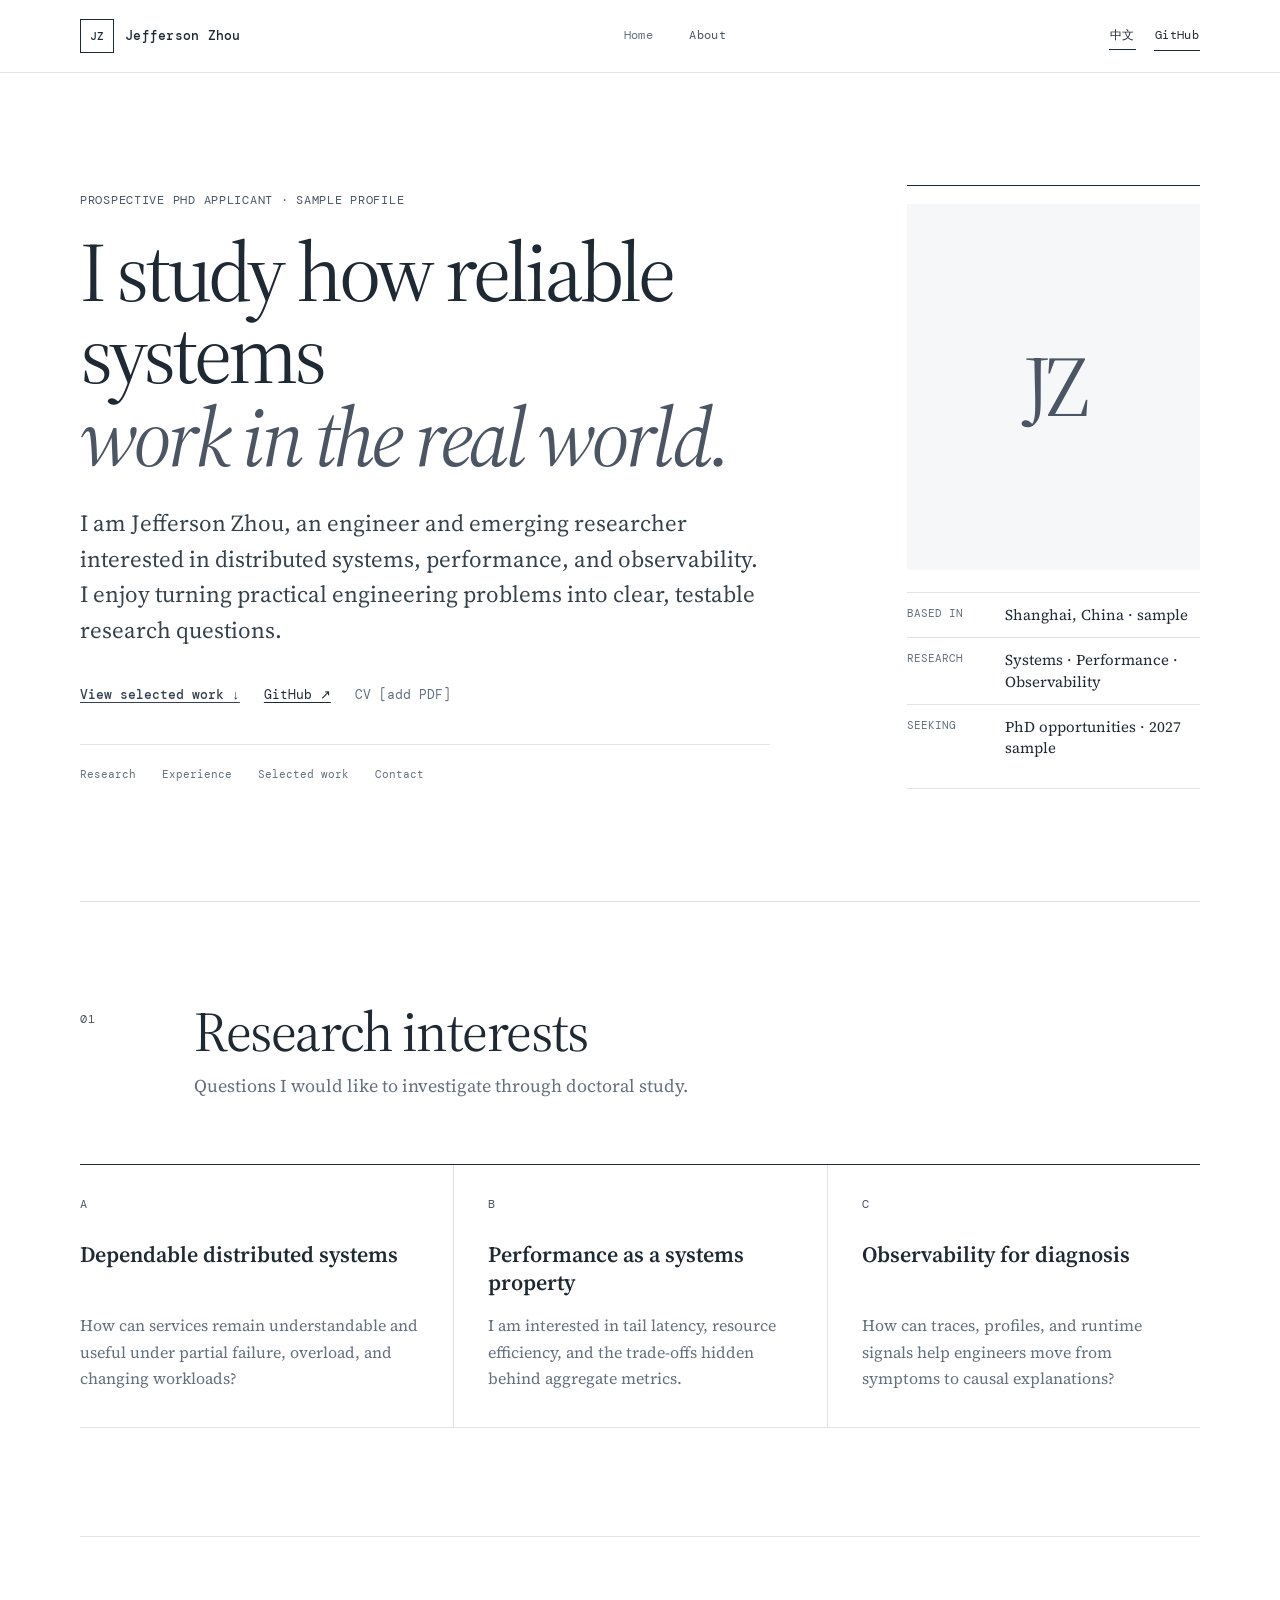
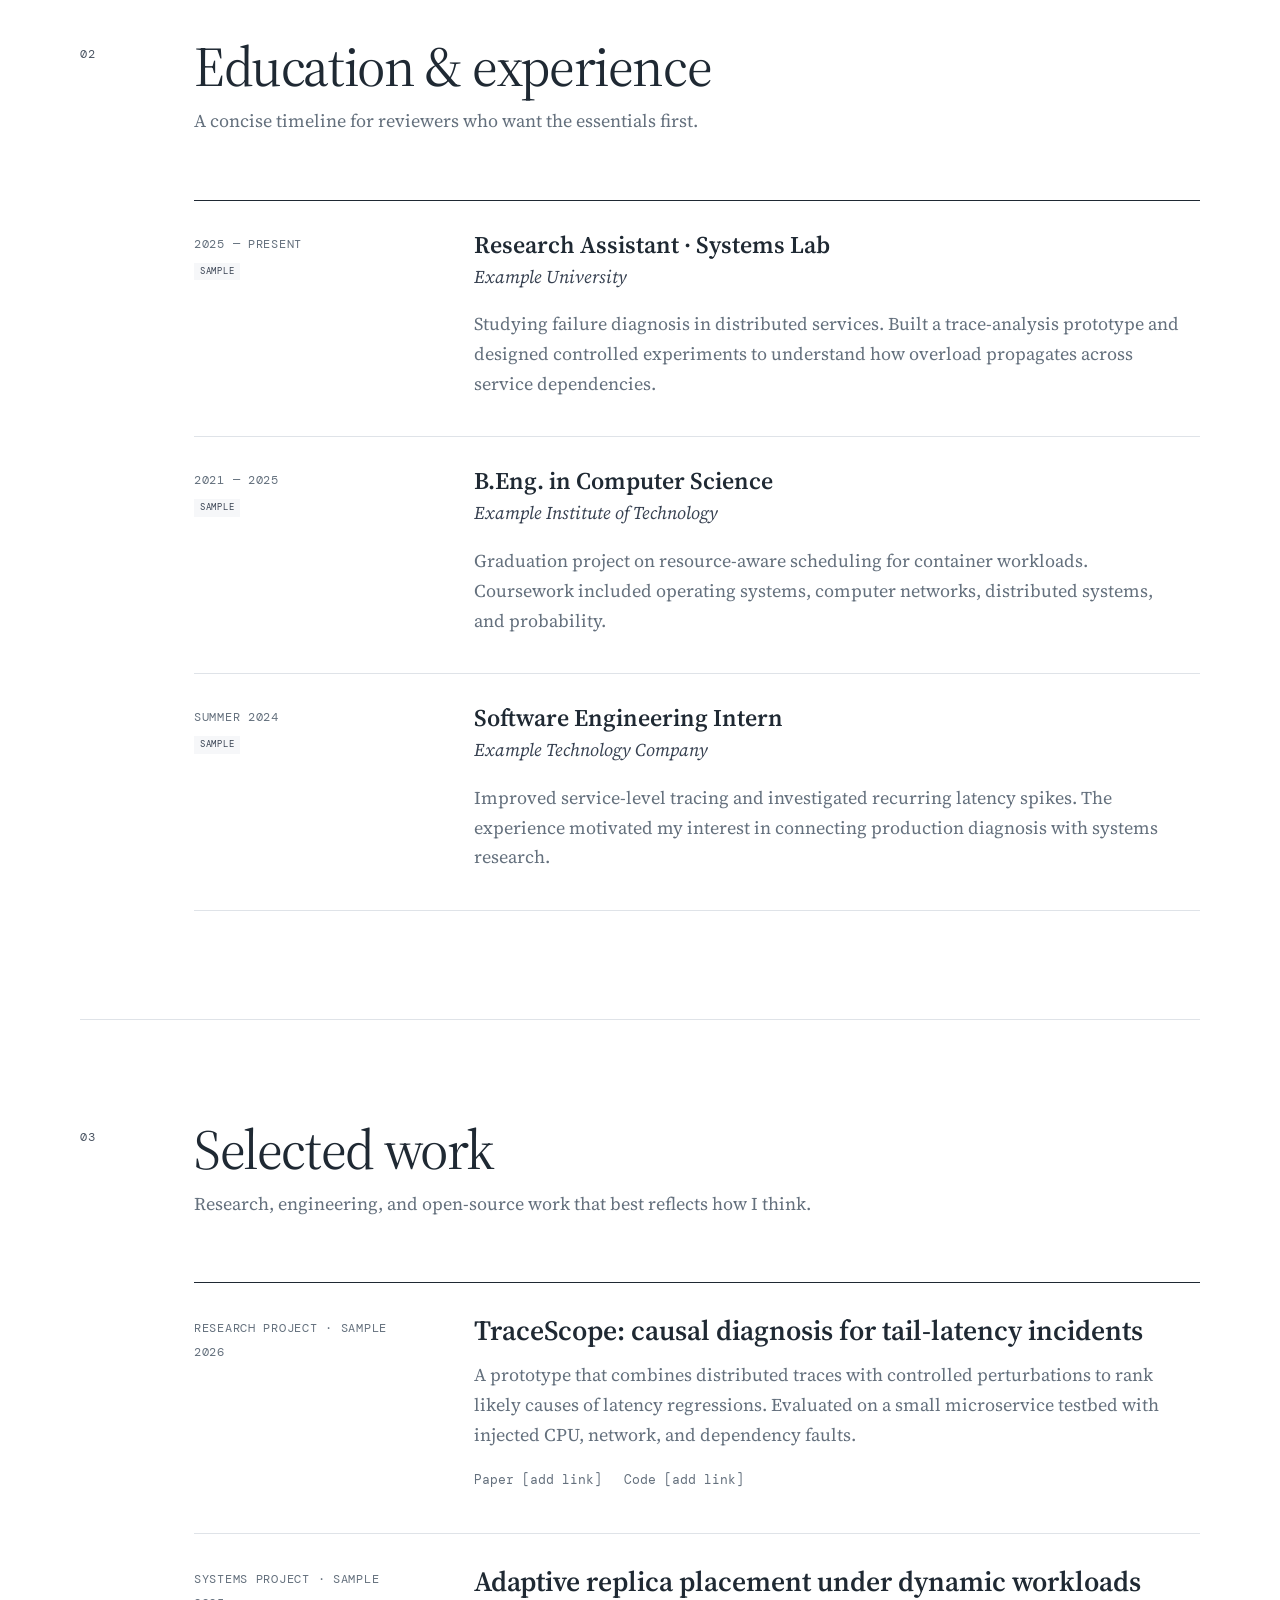
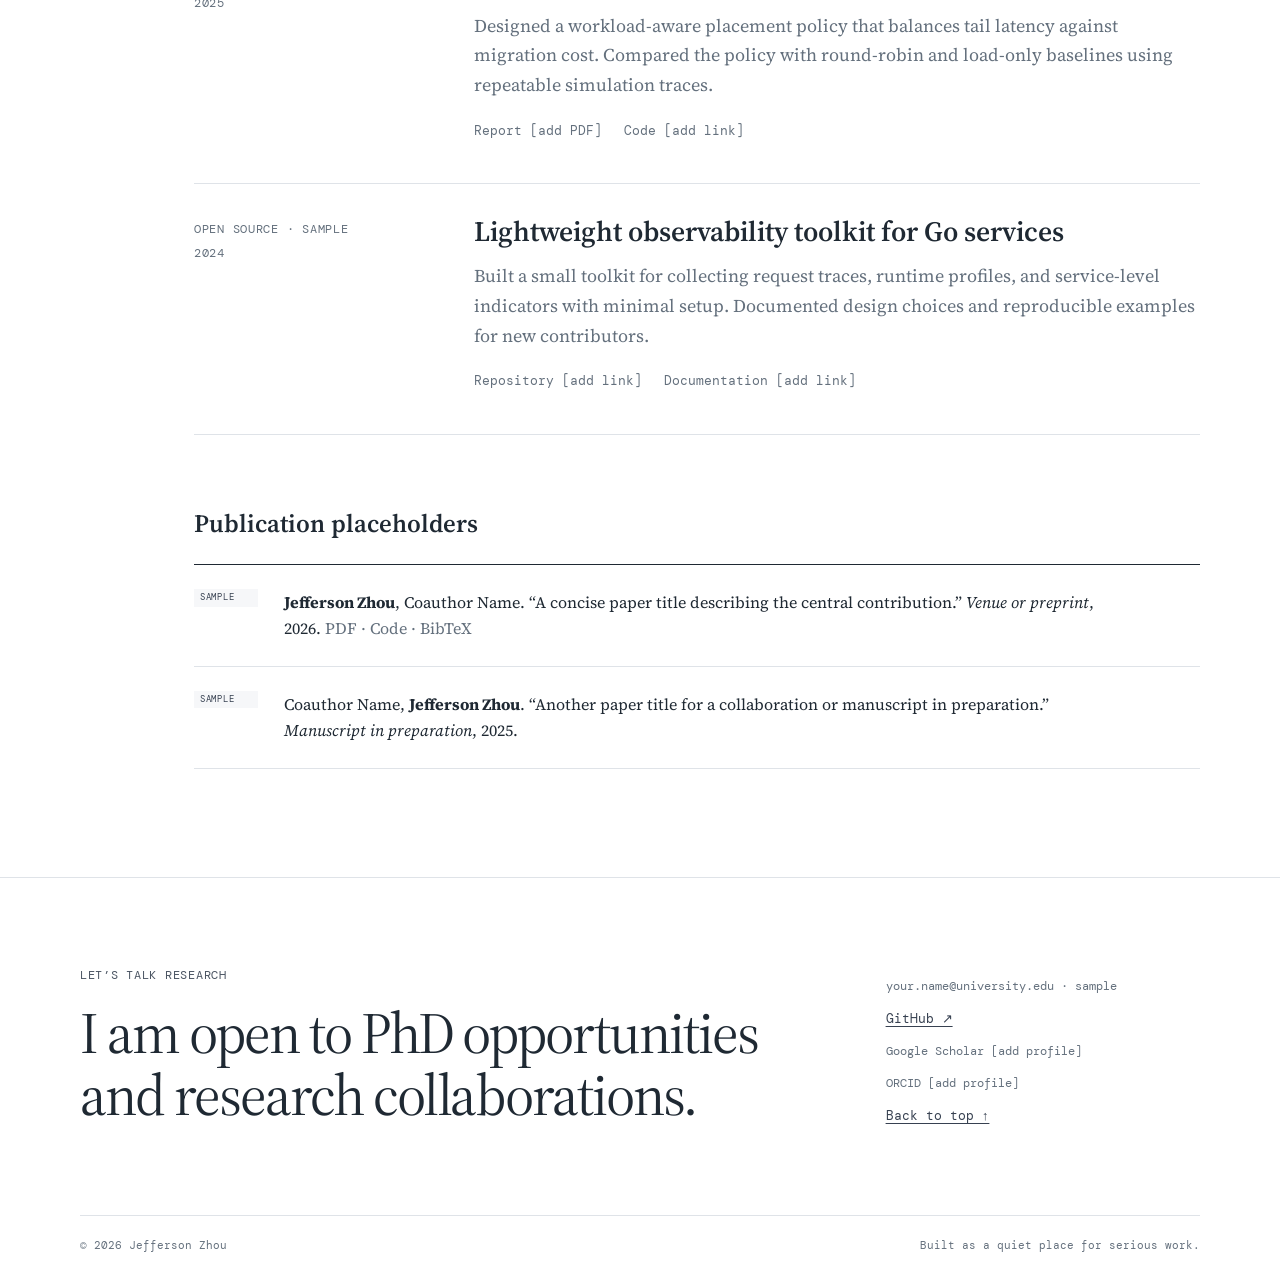
==== about.html @ 260cc118 "Remove homepage footer and add shared header GitHub link" ====
<!doctype html>
<html lang="en">
  <head>
    <meta charset="utf-8" />
    <meta name="viewport" content="width=device-width, initial-scale=1" />
    <meta
      name="description"
      content="About Jefferson Zhou — research interests, education, experience, and selected work."
    />
    <meta name="theme-color" content="#ffffff" />
    <title>About — Jefferson Zhou</title>
    <link rel="preconnect" href="https://fonts.googleapis.com" />
    <link rel="preconnect" href="https://fonts.gstatic.com" crossorigin />
    <link
      href="https://fonts.googleapis.com/css2?family=DM+Mono:wght@400;500&amp;family=Source+Serif+4:opsz,wght@8..60,400;8..60,600&amp;display=swap"
      rel="stylesheet"
    />
    <link rel="stylesheet" href="styles.css?v=20260927-3" />
    <script src="main.js?v=20260926-1" defer></script>
  </head>
  <body data-page="about">
    <a class="skip-link" href="#main">Skip to content</a>

    <header class="site-header">
      <div class="shell header-inner">
        <a class="wordmark" href="index.html" aria-label="Jefferson Zhou, home">
          <span class="wordmark-mark" aria-hidden="true">JZ</span>
          <span>Jefferson Zhou</span>
        </a>

        <button class="menu-toggle" type="button" aria-expanded="false" aria-controls="site-nav" data-en="Menu" data-zh="菜单">
          Menu
        </button>

        <nav id="site-nav" class="site-nav" aria-label="Primary navigation">
          <a href="index.html" data-en="Home" data-zh="首页">Home</a>
          <a href="about.html" aria-current="page" data-en="About" data-zh="关于">About</a>
        </nav>

        <div class="header-actions">
          <button class="language-toggle" type="button" aria-label="切换为中文">中文</button>
          <a class="header-github" href="https://github.com/Jefferson-Zhou" target="_blank" rel="noopener noreferrer" aria-label="Jefferson Zhou on GitHub">GitHub</a>
        </div>
      </div>
    </header>

    <main id="main">
      <section id="top" class="hero shell" aria-labelledby="hero-title">
        <div class="hero-copy">
          <p class="eyebrow" data-en="Prospective PhD applicant · Sample profile" data-zh="博士申请主页 · 示例内容">
            Prospective PhD applicant · Sample profile
          </p>
          <h1 id="hero-title">
            <span data-en="I study how reliable systems" data-zh="我关注如何让复杂系统">I study how reliable systems</span>
            <em data-en="work in the real world." data-zh="在真实世界中可靠运行。">work in the real world.</em>
          </h1>
          <p
            class="hero-summary"
            data-en="I am Jefferson Zhou, an engineer and emerging researcher interested in distributed systems, performance, and observability. I enjoy turning practical engineering problems into clear, testable research questions."
            data-zh="我是 Jefferson Zhou，一名工程师与研究新人，关注分布式系统、性能和可观测性。我希望把真实的工程问题转化为清晰、可验证的研究问题。"
          >
            I am Jefferson Zhou, an engineer and emerging researcher interested in distributed systems,
            performance, and observability. I enjoy turning practical engineering problems into clear,
            testable research questions.
          </p>

          <div class="hero-actions">
            <a class="text-link primary-link" href="#work" data-en="View selected work ↓" data-zh="查看代表工作 ↓">
              View selected work ↓
            </a>
            <a class="text-link" href="https://github.com/Jefferson-Zhou" target="_blank" rel="noreferrer">
              GitHub ↗
            </a>
            <span class="text-link muted-link" data-en="CV [add PDF]" data-zh="个人简历 [添加 PDF]">CV [add PDF]</span>
          </div>

          <nav class="about-subnav" aria-label="About page sections">
            <a href="#research" data-en="Research" data-zh="研究方向">Research</a>
            <a href="#experience" data-en="Experience" data-zh="经历">Experience</a>
            <a href="#work" data-en="Selected work" data-zh="代表工作">Selected work</a>
            <a href="#contact" data-en="Contact" data-zh="联系">Contact</a>
          </nav>
        </div>

        <aside class="profile-card" aria-label="Profile summary">
          <div class="portrait-placeholder" aria-label="Portrait placeholder">
            <span>JZ</span>
          </div>
          <dl>
            <div>
              <dt data-en="Based in" data-zh="所在地">Based in</dt>
              <dd data-en="Shanghai, China · sample" data-zh="中国上海 · 示例">Shanghai, China · sample</dd>
            </div>
            <div>
              <dt data-en="Research" data-zh="研究兴趣">Research</dt>
              <dd data-en="Systems · Performance · Observability" data-zh="系统 · 性能 · 可观测性">
                Systems · Performance · Observability
              </dd>
            </div>
            <div>
              <dt data-en="Seeking" data-zh="申请目标">Seeking</dt>
              <dd data-en="PhD opportunities · 2027 sample" data-zh="博士机会 · 2027 示例">PhD opportunities · 2027 sample</dd>
            </div>
          </dl>
        </aside>
      </section>

      <section id="research" class="section shell" aria-labelledby="research-title">
        <div class="section-heading">
          <p class="section-number">01</p>
          <div>
            <h2 id="research-title" data-en="Research interests" data-zh="研究兴趣">Research interests</h2>
            <p
              data-en="Questions I would like to investigate through doctoral study."
              data-zh="我希望在博士阶段进一步探索的问题。"
            >
              Questions I would like to investigate through doctoral study.
            </p>
          </div>
        </div>

        <div class="interest-grid">
          <article class="interest-item">
            <p class="item-index">A</p>
            <h3 data-en="Dependable distributed systems" data-zh="可信赖的分布式系统">
              Dependable distributed systems
            </h3>
            <p
              data-en="How can services remain understandable and useful under partial failure, overload, and changing workloads?"
              data-zh="服务如何在部分故障、过载与动态负载下仍然保持可解释、可用与可恢复？"
            >
              How can services remain understandable and useful under partial failure, overload, and changing
              workloads?
            </p>
          </article>
          <article class="interest-item">
            <p class="item-index">B</p>
            <h3 data-en="Performance as a systems property" data-zh="作为系统属性的性能">
              Performance as a systems property
            </h3>
            <p
              data-en="I am interested in tail latency, resource efficiency, and the trade-offs hidden behind aggregate metrics."
              data-zh="我关注尾延迟、资源效率，以及汇总指标背后容易被忽略的系统权衡。"
            >
              I am interested in tail latency, resource efficiency, and the trade-offs hidden behind aggregate
              metrics.
            </p>
          </article>
          <article class="interest-item">
            <p class="item-index">C</p>
            <h3 data-en="Observability for diagnosis" data-zh="面向诊断的可观测性">Observability for diagnosis</h3>
            <p
              data-en="How can traces, profiles, and runtime signals help engineers move from symptoms to causal explanations?"
              data-zh="如何利用追踪、性能剖析与运行时信号，帮助工程师从表面症状走向因果解释？"
            >
              How can traces, profiles, and runtime signals help engineers move from symptoms to causal
              explanations?
            </p>
          </article>
        </div>
      </section>

      <section id="experience" class="section shell" aria-labelledby="experience-title">
        <div class="section-heading">
          <p class="section-number">02</p>
          <div>
            <h2 id="experience-title" data-en="Education & experience" data-zh="教育与经历">
              Education &amp; experience
            </h2>
            <p
              data-en="A concise timeline for reviewers who want the essentials first."
              data-zh="让导师可以快速了解核心经历的简洁时间线。"
            >
              A concise timeline for reviewers who want the essentials first.
            </p>
          </div>
        </div>

        <!-- Replace all entries marked Sample with your verified experience. -->
        <ol class="timeline">
          <li>
            <div class="timeline-meta">
              <p class="timeline-date">2025 — Present</p>
              <span class="sample-tag">Sample</span>
            </div>
            <div>
              <h3 data-en="Research Assistant · Systems Lab" data-zh="研究助理 · 系统实验室">Research Assistant · Systems Lab</h3>
              <p class="timeline-org" data-en="Example University" data-zh="示例大学">
                Example University
              </p>
              <p
                data-en="Studying failure diagnosis in distributed services. Built a trace-analysis prototype and designed controlled experiments to understand how overload propagates across service dependencies."
                data-zh="研究分布式服务中的故障诊断问题。构建追踪分析原型，并通过可控实验理解过载如何沿服务依赖传播。"
              >
                Studying failure diagnosis in distributed services. Built a trace-analysis prototype and designed
                controlled experiments to understand how overload propagates across service dependencies.
              </p>
            </div>
          </li>
          <li>
            <div class="timeline-meta">
              <p class="timeline-date">2021 — 2025</p>
              <span class="sample-tag">Sample</span>
            </div>
            <div>
              <h3 data-en="B.Eng. in Computer Science" data-zh="计算机科学与技术 工学学士">B.Eng. in Computer Science</h3>
              <p class="timeline-org" data-en="Example Institute of Technology" data-zh="示例理工大学">
                Example Institute of Technology
              </p>
              <p
                data-en="Graduation project on resource-aware scheduling for container workloads. Coursework included operating systems, computer networks, distributed systems, and probability."
                data-zh="毕业设计聚焦容器工作负载的资源感知调度。主要课程包括操作系统、计算机网络、分布式系统与概率论。"
              >
                Graduation project on resource-aware scheduling for container workloads. Coursework included
                operating systems, computer networks, distributed systems, and probability.
              </p>
            </div>
          </li>
          <li>
            <div class="timeline-meta">
              <p class="timeline-date">Summer 2024</p>
              <span class="sample-tag">Sample</span>
            </div>
            <div>
              <h3 data-en="Software Engineering Intern" data-zh="软件工程实习生">Software Engineering Intern</h3>
              <p class="timeline-org" data-en="Example Technology Company" data-zh="示例科技公司">
                Example Technology Company
              </p>
              <p
                data-en="Improved service-level tracing and investigated recurring latency spikes. The experience motivated my interest in connecting production diagnosis with systems research."
                data-zh="改进服务级追踪并分析反复出现的延迟尖峰。这段经历促使我进一步思考如何连接生产诊断与系统研究。"
              >
                Improved service-level tracing and investigated recurring latency spikes. The experience motivated
                my interest in connecting production diagnosis with systems research.
              </p>
            </div>
          </li>
        </ol>
      </section>

      <section id="work" class="section shell" aria-labelledby="work-title">
        <div class="section-heading">
          <p class="section-number">03</p>
          <div>
            <h2 id="work-title" data-en="Selected work" data-zh="代表工作">Selected work</h2>
            <p
              data-en="Research, engineering, and open-source work that best reflects how I think."
              data-zh="最能体现我的研究思路、工程能力与开源实践的工作。"
            >
              Research, engineering, and open-source work that best reflects how I think.
            </p>
          </div>
        </div>

        <!-- Replace these sample summaries with 2–4 verified projects or publications. -->
        <div class="work-list">
          <article class="work-item">
            <div class="work-meta">
              <span data-en="Research project · Sample" data-zh="研究项目 · 示例">Research project · Sample</span>
              <span>2026</span>
            </div>
            <div>
              <h3 data-en="TraceScope: causal diagnosis for tail-latency incidents" data-zh="TraceScope：面向尾延迟事件的因果诊断">TraceScope: causal diagnosis for tail-latency incidents</h3>
              <p
                data-en="A prototype that combines distributed traces with controlled perturbations to rank likely causes of latency regressions. Evaluated on a small microservice testbed with injected CPU, network, and dependency faults."
                data-zh="一个结合分布式追踪与可控扰动的原型，用于排序延迟退化的可能原因。在微服务测试平台上通过 CPU、网络与依赖故障注入进行评估。"
              >
                A prototype that combines distributed traces with controlled perturbations to rank likely causes
                of latency regressions. Evaluated on a small microservice testbed with injected CPU, network, and
                dependency faults.
              </p>
              <div class="work-links">
                <span data-en="Paper [add link]" data-zh="论文 [添加链接]">Paper [add link]</span>
                <span data-en="Code [add link]" data-zh="代码 [添加链接]">Code [add link]</span>
              </div>
            </div>
          </article>
          <article class="work-item">
            <div class="work-meta">
              <span data-en="Systems project · Sample" data-zh="系统项目 · 示例">Systems project · Sample</span>
              <span>2025</span>
            </div>
            <div>
              <h3 data-en="Adaptive replica placement under dynamic workloads" data-zh="动态负载下的自适应副本放置">
                Adaptive replica placement under dynamic workloads
              </h3>
              <p
                data-en="Designed a workload-aware placement policy that balances tail latency against migration cost. Compared the policy with round-robin and load-only baselines using repeatable simulation traces."
                data-zh="设计一种兼顾尾延迟与迁移成本的负载感知放置策略，并使用可复现实验轨迹与轮询及仅负载基线进行比较。"
              >
                Designed a workload-aware placement policy that balances tail latency against migration cost.
                Compared the policy with round-robin and load-only baselines using repeatable simulation traces.
              </p>
              <div class="work-links">
                <span data-en="Report [add PDF]" data-zh="报告 [添加 PDF]">Report [add PDF]</span>
                <span data-en="Code [add link]" data-zh="代码 [添加链接]">Code [add link]</span>
              </div>
            </div>
          </article>
          <article class="work-item">
            <div class="work-meta">
              <span data-en="Open source · Sample" data-zh="开源项目 · 示例">Open source · Sample</span>
              <span>2024</span>
            </div>
            <div>
              <h3 data-en="Lightweight observability toolkit for Go services" data-zh="面向 Go 服务的轻量级可观测性工具包">
                Lightweight observability toolkit for Go services
              </h3>
              <p
                data-en="Built a small toolkit for collecting request traces, runtime profiles, and service-level indicators with minimal setup. Documented design choices and reproducible examples for new contributors."
                data-zh="构建一个低配置成本的工具包，用于收集请求追踪、运行时性能剖析与服务级指标，并为新贡献者编写可复现示例与设计说明。"
              >
                Built a small toolkit for collecting request traces, runtime profiles, and service-level indicators
                with minimal setup. Documented design choices and reproducible examples for new contributors.
              </p>
              <div class="work-links">
                <span data-en="Repository [add link]" data-zh="代码仓库 [添加链接]">Repository [add link]</span>
                <span data-en="Documentation [add link]" data-zh="文档 [添加链接]">Documentation [add link]</span>
              </div>
            </div>
          </article>
        </div>

        <div class="publications-block">
          <h3 data-en="Publication placeholders" data-zh="论文占位示例">Publication placeholders</h3>
          <ol class="publication-list">
            <li>
              <span class="sample-tag">Sample</span>
              <p><strong>Jefferson Zhou</strong>, Coauthor Name. “A concise paper title describing the central contribution.” <em>Venue or preprint</em>, 2026. <span class="placeholder-link">PDF · Code · BibTeX</span></p>
            </li>
            <li>
              <span class="sample-tag">Sample</span>
              <p>Coauthor Name, <strong>Jefferson Zhou</strong>. “Another paper title for a collaboration or manuscript in preparation.” <em>Manuscript in preparation</em>, 2025.</p>
            </li>
          </ol>
        </div>
      </section>

    </main>

    <footer id="contact" class="site-footer">
      <div class="shell footer-grid">
        <div>
          <p class="eyebrow" data-en="Let’s talk research" data-zh="欢迎交流研究">Let’s talk research</p>
          <h2 data-en="I am open to PhD opportunities and research collaborations."
              data-zh="我正在寻找博士机会，也欢迎研究合作。">
            I am open to PhD opportunities and research collaborations.
          </h2>
        </div>
        <div class="contact-links">
          <!-- Add your preferred academic email before publishing. -->
          <span class="placeholder-link">your.name@university.edu · sample</span>
          <a href="https://github.com/Jefferson-Zhou" target="_blank" rel="noreferrer">GitHub ↗</a>
          <span class="placeholder-link" data-en="Google Scholar [add profile]" data-zh="Google Scholar [添加主页]">Google Scholar [add profile]</span>
          <span class="placeholder-link" data-en="ORCID [add profile]" data-zh="ORCID [添加主页]">ORCID [add profile]</span>
          <a href="#top" data-en="Back to top ↑" data-zh="返回顶部 ↑">Back to top ↑</a>
        </div>
      </div>
      <div class="shell footer-note">
        <span>© <span id="year"></span> Jefferson Zhou</span>
        <span data-en="Built as a quiet place for serious work." data-zh="一个安静记录认真工作的地方。">
          Built as a quiet place for serious work.
        </span>
      </div>
    </footer>
  </body>
</html>
---- styles.css ----
:root {
  color-scheme: light;
  --paper: #ffffff;
  --paper-deep: #f6f7f9;
  --ink: #1f2933;
  --muted: #64707d;
  --rule: #dfe3e8;
  --accent: #4b5563;
  --accent-dark: #374151;
  --accent-hover: #6b7280;
  --serif: "Source Serif 4", Georgia, serif;
  --mono: "DM Mono", "SFMono-Regular", Consolas, monospace;
  --shell: min(1120px, calc(100vw - 48px));
}

* {
  box-sizing: border-box;
}

html {
  scroll-behavior: smooth;
  scroll-padding-top: 90px;
}

body {
  margin: 0;
  background: var(--paper);
  color: var(--ink);
  font-family: var(--serif);
  font-size: 18px;
  line-height: 1.65;
  text-rendering: optimizeLegibility;
}

a {
  color: inherit;
  text-decoration-thickness: 1px;
  text-underline-offset: 0.2em;
}

a:hover {
  color: var(--accent-hover);
}

button,
a {
  -webkit-tap-highlight-color: transparent;
}

.shell {
  width: var(--shell);
  margin-inline: auto;
}

.skip-link {
  position: fixed;
  top: 0;
  left: 16px;
  z-index: 100;
  transform: translateY(-120%);
  background: var(--ink);
  color: var(--paper);
  padding: 8px 12px;
  font-family: var(--mono);
  font-size: 13px;
}

.skip-link:focus {
  transform: translateY(0);
}

.site-header {
  position: sticky;
  top: 0;
  z-index: 20;
  background: rgba(255, 255, 255, 0.95);
  border-bottom: 1px solid var(--rule);
  backdrop-filter: blur(10px);
}

.header-inner {
  min-height: 72px;
  display: grid;
  grid-template-columns: auto 1fr auto;
  align-items: center;
  gap: 28px;
}

.header-actions {
  display: flex;
  align-items: center;
  gap: 18px;
  white-space: nowrap;
}

.header-github {
  padding: 5px 1px;
  border-bottom: 1px solid var(--ink);
  color: var(--ink);
  font-family: var(--mono);
  font-size: 12px;
  letter-spacing: 0.03em;
  text-decoration: none;
  transition: color 160ms ease, border-color 160ms ease;
}

.header-github:hover,
.header-github:focus-visible {
  border-color: var(--accent-hover);
  color: var(--accent-hover);
}

.wordmark {
  display: inline-flex;
  align-items: center;
  gap: 11px;
  font-family: var(--mono);
  font-size: 13px;
  font-weight: 500;
  text-decoration: none;
  letter-spacing: 0.02em;
}

.wordmark-mark {
  width: 34px;
  height: 34px;
  display: grid;
  place-items: center;
  border: 1px solid var(--ink);
  font-size: 11px;
}

.site-nav {
  display: flex;
  justify-content: center;
  gap: clamp(18px, 3vw, 36px);
}

.site-nav a,
.language-toggle,
.menu-toggle {
  font-family: var(--mono);
  font-size: 12px;
  letter-spacing: 0.03em;
}

.site-nav a {
  text-decoration: none;
  color: var(--muted);
}

.site-nav a:hover,
.site-nav a.is-active,
.site-nav a[aria-current="page"] {
  color: var(--accent);
}

.about-subnav {
  display: flex;
  flex-wrap: wrap;
  gap: 12px 26px;
  max-width: 690px;
  margin-top: 38px;
  padding-top: 20px;
  border-top: 1px solid var(--rule);
}

.about-subnav a {
  color: var(--muted);
  font-family: var(--mono);
  font-size: 11px;
  text-decoration: none;
}

.about-subnav a:hover {
  color: var(--accent);
}

/* Blog home */
.home-intro {
  min-height: 78vh;
  display: grid;
  grid-template-columns: minmax(0, 1.5fr) minmax(260px, 0.5fr);
  gap: clamp(64px, 10vw, 140px);
  align-items: center;
  padding-block: 112px;
  border-bottom: 1px solid var(--rule);
}

.home-intro h1 {
  max-width: 850px;
  margin: 20px 0 30px;
  font-size: clamp(50px, 6.5vw, 84px);
  font-weight: 400;
  line-height: 1;
  letter-spacing: -0.045em;
}

.home-intro h1 span,
.home-intro h1 em {
  display: block;
}

.home-intro h1 em {
  color: var(--accent);
  font-weight: 400;
}

.home-deck {
  max-width: 720px;
  margin: 0;
  color: #36424b;
  font-size: clamp(19px, 2vw, 23px);
  line-height: 1.55;
}

.home-note {
  align-self: end;
  margin-bottom: 24px;
  padding: 24px 0 4px;
  border-top: 1px solid var(--ink);
}

.home-note-label {
  margin: 0 0 16px;
  color: var(--accent);
  font-family: var(--mono);
  font-size: 11px;
  letter-spacing: 0.06em;
  text-transform: uppercase;
}

.home-note > p:not(.home-note-label) {
  margin: 0 0 18px;
  color: var(--muted);
  font-size: 16px;
}

.home-note a {
  font-family: var(--mono);
  font-size: 12px;
}

.home-section {
  padding-block: 104px;
  border-bottom: 1px solid var(--rule);
}

.home-section-heading {
  display: grid;
  grid-template-columns: minmax(0, 1fr) auto;
  gap: 48px;
  align-items: end;
  margin-bottom: 46px;
}

.home-section-heading > div:first-child {
  display: grid;
  grid-template-columns: 56px minmax(0, 1fr);
  gap: 18px;
  align-items: baseline;
}

.home-section-heading h2 {
  margin: 0;
  font-size: clamp(36px, 4.5vw, 54px);
  font-weight: 400;
  line-height: 1.08;
  letter-spacing: -0.03em;
}

.home-section-heading > p {
  max-width: 420px;
  margin: 0;
  color: var(--muted);
  font-size: 15px;
}

.featured-grid {
  display: grid;
  grid-template-columns: minmax(0, 1.55fr) minmax(300px, 0.75fr);
  border-top: 1px solid var(--ink);
  border-bottom: 1px solid var(--rule);
}

.featured-post {
  min-height: 270px;
  display: flex;
  flex-direction: column;
  padding: 30px 0 28px 34px;
}

.featured-post[hidden] {
  display: none;
}

.featured-post-main {
  grid-row: 1 / span 2;
  min-height: 560px;
  padding: 42px 52px 34px 0;
  border-right: 1px solid var(--rule);
}

.featured-post + .featured-post:not(:last-child) {
  border-bottom: 1px solid var(--rule);
}

.post-label-row,
.post-footer,
.blog-row-meta,
.blog-row-time {
  font-family: var(--mono);
  font-size: 10px;
  letter-spacing: 0.05em;
  text-transform: uppercase;
}

.post-label-row {
  display: flex;
  justify-content: space-between;
  gap: 18px;
  color: var(--muted);
}

.post-label-row span:first-child {
  color: var(--accent-dark);
}

.featured-post h3 {
  margin: 28px 0 16px;
  font-size: 25px;
  font-weight: 600;
  line-height: 1.18;
}

.featured-post h3 a,
.blog-row h3 a {
  color: inherit;
  text-decoration-color: var(--rule);
}

.featured-post h3 a:hover,
.blog-row h3 a:hover {
  color: var(--accent-hover);
  text-decoration-color: var(--accent-hover);
}

.featured-post-main h3 {
  max-width: 720px;
  margin-top: auto;
  font-size: clamp(38px, 4.6vw, 60px);
  font-weight: 400;
  letter-spacing: -0.035em;
  text-wrap: balance;
}

.featured-post > p {
  max-width: 680px;
  margin: 0;
  color: var(--muted);
  font-size: 15px;
}

.featured-post-main > p {
  font-size: 18px;
}

.post-footer {
  display: flex;
  justify-content: space-between;
  gap: 24px;
  margin-top: auto;
  padding-top: 26px;
  color: var(--muted);
}

.draft-link {
  color: var(--accent-dark);
}

.home-section-heading-filter {
  align-items: start;
}

.topic-filters {
  display: flex;
  flex-wrap: wrap;
  justify-content: flex-end;
  gap: 8px 20px;
  max-width: 520px;
}

.topic-filters button {
  padding: 3px 0;
  border: 0;
  border-bottom: 1px solid transparent;
  background: transparent;
  color: var(--muted);
  font-family: var(--mono);
  font-size: 11px;
  cursor: pointer;
}

.topic-filters button:hover,
.topic-filters button.is-active {
  border-bottom-color: var(--accent);
  color: var(--accent);
}

.blog-feed {
  border-top: 1px solid var(--ink);
}

.blog-row {
  display: grid;
  grid-template-columns: 170px minmax(0, 1fr) 70px;
  gap: 38px;
  align-items: start;
  padding: 30px 0 32px;
  border-bottom: 1px solid var(--rule);
}

.blog-row[hidden] {
  display: none;
}

.blog-row-meta {
  display: flex;
  flex-direction: column;
  gap: 7px;
  color: var(--muted);
}

.blog-row-meta span:last-child {
  color: var(--accent-dark);
}

.blog-row h3 {
  margin: -5px 0 7px;
  font-size: 25px;
  font-weight: 600;
  line-height: 1.22;
}

.blog-row p {
  max-width: 760px;
  margin: 0;
  color: var(--muted);
  font-size: 15px;
}

.blog-row-time {
  justify-self: end;
  color: var(--muted);
}

/* Long-form article */
#reading-progress {
  position: fixed;
  inset: 0 auto auto 0;
  z-index: 60;
  width: 0;
  height: 2px;
  background: var(--accent);
}

.article-header {
  max-width: 960px;
  padding-block: 88px 76px;
}

.article-breadcrumb {
  display: flex;
  gap: 10px;
  margin-bottom: 62px;
  color: var(--muted);
  font-family: var(--mono);
  font-size: 11px;
  letter-spacing: 0.04em;
  text-transform: uppercase;
}

.article-header h1 {
  max-width: 920px;
  margin: 18px 0 26px;
  font-size: clamp(34px, 4vw, 48px);
  font-weight: 400;
  line-height: 1.12;
  letter-spacing: -0.04em;
}

.article-subtitle {
  max-width: 800px;
  margin: 0;
  color: var(--muted);
  font-size: clamp(20px, 2vw, 24px);
  line-height: 1.55;
}

.article-meta {
  display: flex;
  align-items: center;
  justify-content: space-between;
  gap: 24px;
  max-width: 800px;
  margin: 22px 0 0;
  color: var(--muted);
  font-family: var(--mono);
  font-size: 11px;
  line-height: 1.5;
  letter-spacing: 0.02em;
}

.article-content {
  width: min(800px, calc(100vw - 48px));
  margin: 0 auto;
  padding: 88px 0 104px;
  border-top: 1px solid var(--ink);
  font-size: 20px;
  line-height: 1.82;
}

.article-content > p,
.article-content section > p {
  margin: 0 0 1.35em;
}

.article-lead {
  color: inherit;
  font-size: inherit;
  line-height: inherit;
}

.article-lead::first-letter {
  float: left;
  margin: 0.16em 0.12em 0 0;
  color: var(--accent);
  font-size: 1.8em;
  line-height: 0.72;
}

.article-content section {
  margin-top: 84px;
}

.article-content h2,
.article-content h3,
.article-content h4,
.article-content h5,
.article-content h6 {
  scroll-margin-top: 100px;
}

.article-content h2 {
  margin: 0 0 24px;
  padding-top: 18px;
  border-top: 1px solid var(--rule);
  font-size: 30px;
  font-weight: 400;
  line-height: 1.2;
  letter-spacing: -0.025em;
}

.article-content h3 {
  margin: 54px 0 18px;
  font-size: 24px;
  font-weight: 600;
  line-height: 1.25;
}

.article-content h4,
.article-content h5,
.article-content h6 {
  margin: 36px 0 16px;
  font-weight: 600;
  line-height: 1.35;
}

.article-content h4 { font-size: 22px; }
.article-content h5 { font-size: 21px; }
.article-content h6 { font-size: 20px; }

.section-deck {
  margin: -14px 0 46px !important;
  color: var(--accent-dark);
  font-family: var(--mono);
  font-size: 13px;
  letter-spacing: 0.03em;
}

.article-content a {
  color: var(--accent-dark);
  text-decoration-color: rgba(75, 85, 99, 0.45);
  text-decoration-thickness: 1px;
  text-underline-offset: 0.16em;
  transition: color 160ms ease, text-decoration-color 160ms ease, text-decoration-thickness 160ms ease;
}

.article-content a:hover,
.article-content a:focus-visible {
  color: var(--accent-hover);
  text-decoration-color: var(--accent-hover);
  text-decoration-thickness: 2px;
}

.article-list {
  margin: 10px 0 30px;
  padding: 0;
  list-style: none;
  font-style: italic;
  line-height: 1.65;
}

.article-list li {
  position: relative;
  margin: 0;
  padding: 0.16em 0 0.16em 1.45em;
}

.article-list li::before {
  content: "";
  position: absolute;
  top: 0.82em;
  left: 0.2em;
  width: 0.3em;
  height: 0.3em;
  border-radius: 50%;
  background: var(--accent);
}

.article-content :not(pre) > code {
  padding: 0.1em 0.32em;
  border-radius: 2px;
  background: var(--paper-deep);
  color: var(--accent-dark);
  font-family: var(--mono);
  font-size: 0.76em;
}

.article-note {
  margin: 32px 0;
  padding: 20px 22px;
  border-left: 4px solid var(--accent);
  border-radius: 8px;
  background: #f5f5f5;
  color: #424242;
}

.article-note > span {
  display: block;
  margin-bottom: 8px;
  color: var(--accent-dark);
  font-family: var(--mono);
  font-size: 10px;
  letter-spacing: 0.08em;
  text-transform: uppercase;
}

.article-note p {
  margin: 0;
  font-size: 17px;
}

.article-content blockquote {
  margin: 42px 0;
  padding: 18px 22px;
  border-left: 4px solid var(--accent);
  border-radius: 8px;
  background: #f5f5f5;
  color: var(--accent-dark);
  font-size: 27px;
  font-style: italic;
  line-height: 1.4;
}

.article-content blockquote p {
  margin: 0;
}

.research-example {
  margin: 0 0 36px;
}

.research-example summary {
  display: inline-flex;
  align-items: baseline;
  gap: 0.45em;
  margin-left: -6px;
  padding: 3px 6px;
  border-radius: 6px;
  color: var(--ink);
  cursor: pointer;
  font: inherit;
  list-style: none;
  transition: color 160ms ease, background-color 160ms ease;
}

.research-example summary::-webkit-details-marker {
  display: none;
}

.research-example summary:hover,
.research-example summary:focus-visible {
  color: var(--accent-hover);
  background: rgba(75, 85, 99, 0.07);
}

.research-example summary:focus-visible {
  outline: 1px solid rgba(75, 85, 99, 0.4);
  outline-offset: 2px;
}

.research-example summary:hover .research-example-arrow,
.research-example summary:focus-visible .research-example-arrow {
  translate: 3px 0;
}

.research-example-body {
  margin-top: 16px;
  padding: 22px 24px;
  overflow: hidden;
  border: 1px solid var(--rule);
  border-radius: 14px;
  background: #fff;
  box-shadow: 0 10px 28px rgba(23, 34, 43, 0.05);
}

.research-example-arrow {
  color: var(--accent-dark);
  font-family: var(--mono);
  font-size: 0.8em;
  transition: color 160ms ease, transform 160ms ease, translate 160ms ease;
}

.research-example[open] .research-example-arrow {
  transform: rotate(90deg);
}

.research-example-body > p:first-child {
  margin-top: 0;
}

.research-example-body > :last-child {
  margin-bottom: 0;
}

.source-value-formula {
  max-width: 760px;
  margin: 20px auto 34px !important;
  padding: 6px 12px;
  color: var(--accent-dark);
  font-family: "Kaiti SC", STKaiti, KaiTi, serif;
  font-size: clamp(22px, 3vw, 31px);
  font-style: italic;
  line-height: 1.55;
  text-align: center;
  text-wrap: balance;
}

.stacked-table-figure {
  display: grid;
  gap: 0;
  margin-top: 24px;
}

.stacked-table-figure img {
  border-radius: 0;
}

.stacked-table-figure img:first-child {
  border-radius: 8px 8px 0 0;
}

.stacked-table-figure img:last-child {
  border-radius: 0 0 8px 8px;
}

.citation {
  margin-left: 0.08em;
  font-family: var(--mono);
  font-size: 0.58em;
  line-height: 0;
  vertical-align: super;
}

.citation a {
  text-decoration: none;
}

.article-references ol {
  margin: 0;
  padding-left: 1.45em;
  color: #36424b;
  font-size: 15px;
  line-height: 1.62;
}

.article-references li {
  scroll-margin-top: 110px;
  margin-bottom: 1.05em;
  padding-left: 0.35em;
  transition: background-color 180ms ease;
}

.article-references li:target {
  border-radius: 6px;
  background: rgba(75, 85, 99, 0.08);
  outline: 5px solid rgba(75, 85, 99, 0.08);
}

.reference-back {
  margin-left: 0.3em;
  font-family: var(--mono);
  text-decoration: none;
}

.article-content pre {
  box-sizing: border-box;
  width: 100%;
  margin: 28px 0;
  padding: 14px;
  overflow-x: auto;
  border: 1px solid #e9ecef;
  border-radius: 6px;
  background: #f8f9fa;
  color: #383a42;
  font-family: var(--mono);
  font-size: 14px;
  line-height: 1.5;
  tab-size: 2;
}

.article-content .prompt-example {
  margin: 32px 0;
  padding: 18px 16px;
  border: 2px solid #111;
  border-radius: 0;
  background: #fff;
  color: #111;
  font-family: Arial, "Helvetica Neue", sans-serif;
  font-size: 16px;
  line-height: 1.32;
  white-space: pre-wrap;
  overflow-wrap: anywhere;
}

.article-content .prompt-example code {
  font: inherit;
}

.article-figure {
  margin: 40px 0;
}

.article-figure-wide {
  margin-right: 0;
  margin-left: 0;
}

.article-figure img {
  display: block;
  width: 100%;
  height: auto;
  border-radius: 8px;
  background: #fff;
}

.article-figure figcaption {
  margin-top: 13px;
  color: var(--muted);
  font-family: var(--mono);
  font-size: 10px;
  line-height: 1.5;
}

.article-table-wrap {
  width: 100%;
  margin: 32px 0;
  overflow-x: auto;
}

.article-content table {
  width: 100%;
  overflow: hidden;
  border: 1px solid var(--rule);
  border-collapse: separate;
  border-spacing: 0;
  border-radius: 8px;
  font-size: 15px;
  line-height: 1.45;
}

.article-content th,
.article-content td {
  padding: 15px 18px;
  border-bottom: 1px solid var(--rule);
  text-align: left;
  vertical-align: top;
}

.article-content th {
  border-bottom-color: var(--ink);
  background: var(--paper-deep);
  color: var(--ink);
  font-family: var(--serif);
  font-size: 16px;
  font-weight: 600;
  letter-spacing: 0;
}

.article-content tbody tr:last-child td {
  border-bottom: 0;
}

.article-content tbody tr:nth-child(even) {
  background: #fafbfc;
}

.article-end {
  margin-top: 92px;
  padding: 28px 0;
  border-top: 1px solid var(--ink);
  border-bottom: 1px solid var(--rule);
}

.article-end p {
  color: var(--muted);
  font-size: 15px;
}

.article-end a {
  font-family: var(--mono);
  font-size: 12px;
}

.article-pagination {
  display: grid;
  grid-template-columns: 1fr 1fr;
  gap: 48px;
  padding-block: 54px 92px;
}

.article-pagination > * {
  display: flex;
  flex-direction: column;
  gap: 8px;
  text-decoration: none;
}

.article-pagination > *:last-child {
  text-align: right;
}

.article-pagination small,
.article-site-footer {
  color: var(--muted);
  font-family: var(--mono);
  font-size: 10px;
  letter-spacing: 0.06em;
  text-transform: uppercase;
}

.article-pagination strong {
  font-size: 19px;
  font-weight: 600;
}

.article-site-footer {
  padding: 24px 0;
  border-top: 1px solid var(--rule);
}

.article-site-footer .shell {
  display: flex;
  justify-content: space-between;
  gap: 24px;
}

.outline-control {
  position: fixed;
  bottom: 20px;
  left: 20px;
  z-index: 40;
}

.outline-toggle {
  display: flex;
  align-items: center;
  gap: 14px;
  padding: 10px 12px;
  border: 1px solid var(--rule);
  background: rgba(255, 255, 255, 0.96);
  color: var(--ink);
  font-family: var(--mono);
  font-size: 10px;
  letter-spacing: 0.04em;
  text-transform: uppercase;
  cursor: pointer;
  backdrop-filter: blur(8px);
}

.outline-toggle:hover,
.outline-toggle[aria-expanded="true"] {
  border-color: var(--accent);
  color: var(--accent);
}

.outline-position {
  color: var(--muted);
}

.outline-panel {
  position: absolute;
  bottom: calc(100% + 10px);
  left: 0;
  width: min(350px, calc(100vw - 40px));
  max-height: calc(100vh - 130px);
  overflow-y: auto;
  scrollbar-width: none;
  border: 1px solid var(--rule);
  background: rgba(255, 255, 255, 0.98);
  box-shadow: 0 18px 46px rgba(23, 34, 43, 0.14);
  backdrop-filter: blur(12px);
}

.outline-panel::-webkit-scrollbar {
  display: none;
}

.outline-panel-header {
  position: sticky;
  top: 0;
  display: flex;
  justify-content: space-between;
  gap: 20px;
  padding: 18px 18px 16px;
  border-bottom: 1px solid var(--rule);
  background: var(--paper);
}

.outline-panel-header > div {
  display: flex;
  flex-direction: column;
  font-family: var(--mono);
  font-size: 11px;
  text-transform: uppercase;
}

.outline-panel-header small {
  margin-top: 3px;
  color: var(--muted);
  font-size: 9px;
  text-transform: none;
}

.outline-panel-header button {
  align-self: flex-start;
  padding: 0;
  border: 0;
  background: transparent;
  color: var(--muted);
  font-size: 22px;
  line-height: 1;
  cursor: pointer;
}

.outline-panel ol {
  margin: 0;
  padding: 8px 0;
  list-style: none;
}

.outline-panel li {
  margin: 0;
}

.outline-panel a {
  display: block;
  padding: 9px 18px;
  border-left: 2px solid transparent;
  color: var(--muted);
  font-family: var(--mono);
  font-size: 11px;
  line-height: 1.4;
  text-decoration: none;
}

.outline-panel li.is-subsection a {
  padding-left: 34px;
  font-size: 10px;
}

.outline-panel li[data-depth="2"] a { padding-left: 46px; }
.outline-panel li[data-depth="3"] a { padding-left: 58px; }
.outline-panel li[data-depth="4"] a { padding-left: 70px; }

.outline-panel a:hover,
.outline-panel a.is-active {
  border-left-color: var(--accent);
  color: var(--accent-dark);
  background: var(--paper-deep);
}

@media (min-width: 1100px) {
  .article-reading-layout {
    display: grid;
    grid-template-columns: 220px minmax(0, 1fr);
    gap: 56px;
    width: var(--shell);
    margin-inline: auto;
  }

  .article-reading-layout .article-content {
    width: 100%;
    margin: 0;
  }

  body[data-page="article"] .article-header,
  body[data-page="article"] .article-pagination {
    width: calc(var(--shell) - 276px);
    margin-left: calc((100vw - var(--shell)) / 2 + 276px);
    margin-right: auto;
  }

  .article-reading-layout .outline-control {
    position: relative;
    inset: auto;
    z-index: 10;
    padding-top: 88px;
  }

  .article-reading-layout .outline-toggle,
  .article-reading-layout .outline-panel-header button,
  .article-reading-layout .outline-panel-header small {
    display: none;
  }

  .article-reading-layout .outline-panel {
    position: sticky;
    inset: auto;
    top: 100px;
    width: 100%;
    /* Leave the lower half of the sidebar available for future content. */
    max-height: min(420px, 50dvh);
    overscroll-behavior: contain;
    border: 0;
    background: transparent;
    box-shadow: none;
    backdrop-filter: none;
  }

  .article-reading-layout .outline-panel-header {
    padding: 0 0 14px;
    border: 0;
  }

  .article-reading-layout .outline-panel-header > div {
    font-size: 13px;
  }

  .article-reading-layout .outline-panel ol {
    padding: 0;
    border-left: 1px solid var(--rule);
  }

  .article-reading-layout .outline-panel a {
    margin-left: -1px;
    padding: 7px 8px 7px 14px;
    font-family: var(--serif);
    font-size: 15px;
    line-height: 1.4;
  }

  .article-reading-layout .outline-panel li.is-subsection a {
    padding-left: 28px;
    font-size: 14px;
  }

  .article-reading-layout .outline-panel li[data-depth="2"] a { padding-left: 40px; }
  .article-reading-layout .outline-panel li[data-depth="3"] a { padding-left: 52px; }
  .article-reading-layout .outline-panel li[data-depth="4"] a { padding-left: 64px; }

  .article-reading-layout .outline-panel a:hover,
  .article-reading-layout .outline-panel a.is-active {
    background: transparent;
  }
}

.language-toggle,
.menu-toggle {
  border: 0;
  border-bottom: 1px solid var(--ink);
  background: transparent;
  color: var(--ink);
  padding: 5px 1px;
  cursor: pointer;
}

.language-toggle:disabled {
  border-bottom-color: var(--rule);
  color: var(--muted);
  cursor: not-allowed;
  opacity: 0.58;
}

.menu-toggle {
  display: none;
}

.hero {
  min-height: calc(100vh - 72px);
  display: grid;
  grid-template-columns: minmax(0, 1.55fr) minmax(270px, 0.65fr);
  align-items: center;
  gap: clamp(64px, 10vw, 140px);
  padding-block: 96px;
}

.eyebrow,
.section-number,
.item-index,
.timeline-date,
.work-meta {
  margin: 0;
  font-family: var(--mono);
  font-size: 12px;
  line-height: 1.5;
  letter-spacing: 0.06em;
  text-transform: uppercase;
}

.eyebrow,
.section-number,
.item-index {
  color: var(--accent);
}

.hero h1 {
  max-width: 780px;
  margin: 22px 0 28px;
  font-size: clamp(48px, 7vw, 84px);
  font-weight: 400;
  line-height: 0.98;
  letter-spacing: -0.045em;
}

.hero h1 span,
.hero h1 em {
  display: block;
}

.hero h1 em {
  color: var(--accent);
  font-weight: 400;
}

.hero-summary {
  max-width: 690px;
  margin: 0;
  color: #36424b;
  font-size: clamp(19px, 2vw, 23px);
  line-height: 1.55;
}

.hero-actions {
  display: flex;
  flex-wrap: wrap;
  gap: 24px;
  margin-top: 36px;
}

.text-link,
.work-links a,
.work-links span,
.contact-links a {
  font-family: var(--mono);
  font-size: 13px;
}

.muted-link,
.placeholder-link {
  color: var(--muted);
}

.primary-link {
  color: var(--accent-dark);
  font-weight: 500;
}

.profile-card {
  align-self: center;
  border-top: 1px solid var(--ink);
  border-bottom: 1px solid var(--rule);
  padding-block: 18px;
}

.portrait-placeholder {
  aspect-ratio: 4 / 5;
  display: grid;
  place-items: center;
  margin-bottom: 22px;
  background-color: var(--paper-deep);
  background-image: linear-gradient(90deg, transparent 49.5%, rgba(75, 85, 99, 0.12) 50%, transparent 50.5%),
    linear-gradient(transparent 49.5%, rgba(75, 85, 99, 0.12) 50%, transparent 50.5%);
  background-size: 52px 52px;
  color: var(--accent);
}

.portrait-placeholder span {
  font-family: var(--serif);
  font-size: clamp(54px, 8vw, 86px);
  letter-spacing: -0.06em;
}

.profile-card dl {
  margin: 0;
}

.profile-card dl > div {
  display: grid;
  grid-template-columns: 86px 1fr;
  gap: 12px;
  padding: 11px 0;
  border-top: 1px solid var(--rule);
}

.profile-card dt {
  font-family: var(--mono);
  font-size: 11px;
  color: var(--muted);
  text-transform: uppercase;
}

.profile-card dd {
  margin: 0;
  font-size: 15px;
  line-height: 1.45;
}

.section {
  padding-block: 108px;
  border-top: 1px solid var(--rule);
}

.section-heading {
  display: grid;
  grid-template-columns: 90px minmax(0, 1fr);
  gap: 24px;
  margin-bottom: 64px;
}

.section-heading h2 {
  margin: -9px 0 8px;
  font-size: clamp(36px, 5vw, 56px);
  font-weight: 400;
  line-height: 1.1;
  letter-spacing: -0.025em;
}

.section-heading > div > p {
  max-width: 620px;
  margin: 0;
  color: var(--muted);
}

.interest-grid {
  display: grid;
  grid-template-columns: repeat(3, 1fr);
  border-top: 1px solid var(--ink);
  border-bottom: 1px solid var(--rule);
}

.interest-item {
  padding: 30px 34px 36px 0;
}

.interest-item + .interest-item {
  border-left: 1px solid var(--rule);
  padding-left: 34px;
}

.interest-item h3,
.timeline h3,
.work-item h3 {
  font-weight: 600;
  line-height: 1.25;
}

.interest-item h3 {
  min-height: 2.5em;
  margin: 28px 0 16px;
  font-size: 22px;
}

.interest-item > p:last-child {
  margin: 0;
  color: var(--muted);
  font-size: 16px;
}

.timeline {
  margin: 0 0 0 114px;
  padding: 0;
  list-style: none;
  border-top: 1px solid var(--ink);
}

.timeline li {
  display: grid;
  grid-template-columns: minmax(120px, 0.32fr) minmax(0, 1fr);
  gap: 48px;
  padding: 34px 0 38px;
  border-bottom: 1px solid var(--rule);
}

.timeline-date,
.work-meta {
  color: var(--muted);
}

.timeline-meta {
  display: flex;
  flex-direction: column;
  align-items: flex-start;
  gap: 10px;
}

.sample-tag {
  display: inline-block;
  padding: 2px 6px;
  background: var(--paper-deep);
  color: var(--accent-dark);
  font-family: var(--mono);
  font-size: 9px;
  line-height: 1.5;
  letter-spacing: 0.08em;
  text-transform: uppercase;
}

.timeline h3 {
  margin: -5px 0 2px;
  font-size: 24px;
}

.timeline-org {
  margin: 0 0 11px;
  color: var(--accent-dark);
  font-style: italic;
}

.timeline li div > p:last-child {
  max-width: 710px;
  margin-bottom: 0;
  color: var(--muted);
}

.work-list {
  margin-left: 114px;
  border-top: 1px solid var(--ink);
}

.work-item {
  display: grid;
  grid-template-columns: minmax(120px, 0.32fr) minmax(0, 1fr);
  gap: 48px;
  padding: 36px 0 42px;
  border-bottom: 1px solid var(--rule);
}

.work-meta {
  display: flex;
  flex-direction: column;
  gap: 6px;
}

.work-item h3 {
  margin: -6px 0 12px;
  font-size: 28px;
}

.work-item div > p {
  max-width: 760px;
  margin: 0;
  color: var(--muted);
}

.work-links {
  display: flex;
  gap: 22px;
  margin-top: 20px;
}

.work-links span {
  color: var(--muted);
}

.publications-block {
  margin: 68px 0 0 114px;
}

.publications-block > h3 {
  margin: 0 0 20px;
  font-size: 25px;
  font-weight: 600;
}

.publication-list {
  margin: 0;
  padding: 0;
  list-style: none;
  border-top: 1px solid var(--ink);
}

.publication-list li {
  display: grid;
  grid-template-columns: 64px minmax(0, 1fr);
  gap: 26px;
  align-items: start;
  padding: 24px 0;
  border-bottom: 1px solid var(--rule);
}

.publication-list p {
  max-width: 850px;
  margin: 0;
  font-size: 16px;
}

.site-footer {
  padding: 88px 0 30px;
  border-top: 1px solid var(--rule);
  background: var(--paper);
  color: var(--ink);
}

.footer-grid {
  display: grid;
  grid-template-columns: minmax(0, 1.4fr) minmax(220px, 0.6fr);
  gap: 72px;
  align-items: end;
}

.footer-grid h2 {
  max-width: 780px;
  margin: 18px 0 0;
  font-size: clamp(36px, 5vw, 58px);
  font-weight: 400;
  line-height: 1.08;
  letter-spacing: -0.035em;
}

.contact-links {
  display: flex;
  flex-direction: column;
  align-items: flex-start;
  gap: 12px;
}

.contact-links a {
  color: var(--accent-dark);
}

.contact-links a:hover,
.contact-links a:focus-visible {
  color: var(--accent-hover);
}

.contact-links .placeholder-link {
  color: var(--muted);
  font-family: var(--mono);
  font-size: 12px;
}

.footer-note {
  display: flex;
  justify-content: space-between;
  gap: 24px;
  margin-top: 88px;
  padding-top: 20px;
  border-top: 1px solid var(--rule);
  color: var(--muted);
  font-family: var(--mono);
  font-size: 11px;
}

@media (max-width: 920px) {
  .header-inner {
    grid-template-columns: auto 1fr auto;
  }

  .menu-toggle {
    display: inline-block;
    justify-self: end;
  }

  .language-toggle {
    justify-self: end;
  }

  .site-nav {
    position: absolute;
    top: 72px;
    left: 0;
    width: 100%;
    display: none;
    flex-direction: column;
    align-items: center;
    gap: 0;
    background: var(--paper);
    border-bottom: 1px solid var(--rule);
  }

  .site-nav.is-open {
    display: flex;
  }

  .site-nav a {
    width: var(--shell);
    padding: 14px 0;
    border-top: 1px solid var(--rule);
  }

  .hero {
    min-height: 0;
    grid-template-columns: 1fr;
    gap: 64px;
    padding-block: 88px;
  }

  .profile-card {
    display: grid;
    grid-template-columns: minmax(210px, 0.55fr) minmax(0, 1fr);
    gap: 28px;
  }

  .portrait-placeholder {
    margin: 0;
  }

  .interest-grid {
    grid-template-columns: 1fr;
  }

  .interest-item,
  .interest-item + .interest-item {
    padding: 28px 0 32px;
  }

  .interest-item + .interest-item {
    border-top: 1px solid var(--rule);
    border-left: 0;
  }

  .interest-item h3 {
    min-height: 0;
    margin-top: 18px;
  }

  .home-intro {
    min-height: 0;
    grid-template-columns: 1fr;
    gap: 64px;
    padding-block: 90px;
  }

  .home-note {
    max-width: 620px;
    margin-bottom: 0;
  }

  .featured-grid {
    grid-template-columns: 1fr;
  }

  .featured-post,
  .featured-post-main {
    min-height: 0;
    grid-row: auto;
    padding: 34px 0;
    border-right: 0;
  }

  .featured-post + .featured-post {
    border-top: 1px solid var(--rule);
  }

  .featured-post-main h3 {
    margin-top: 60px;
  }

  .home-section-heading-filter {
    grid-template-columns: 1fr;
  }

  .topic-filters {
    justify-content: flex-start;
  }

  .blog-row {
    grid-template-columns: 130px minmax(0, 1fr) 55px;
    gap: 24px;
  }

  .outline-control {
    top: auto;
    right: auto;
    left: 16px;
    bottom: 16px;
  }

  .outline-panel {
    top: auto;
    right: auto;
    left: 0;
    bottom: calc(100% + 10px);
    width: min(360px, calc(100vw - 32px));
    max-height: min(560px, calc(100vh - 100px));
  }
}

@media (max-width: 640px) {
  :root {
    --shell: min(100% - 32px, 1120px);
  }

  body {
    font-size: 17px;
  }

  .wordmark > span:last-child {
    display: none;
  }

  .header-inner {
    gap: 16px;
  }

  .hero {
    padding-block: 64px 76px;
  }

  .hero h1 {
    margin-top: 18px;
  }

  .profile-card {
    display: block;
  }

  .portrait-placeholder {
    max-height: 420px;
    margin-bottom: 22px;
  }

  .section {
    padding-block: 76px;
  }

  .section-heading {
    grid-template-columns: 44px minmax(0, 1fr);
    gap: 16px;
    margin-bottom: 44px;
  }

  .timeline,
  .work-list,
  .publications-block {
    margin-left: 0;
  }

  .publication-list li {
    grid-template-columns: 54px minmax(0, 1fr);
    gap: 14px;
  }

  .timeline li,
  .work-item {
    grid-template-columns: 1fr;
    gap: 18px;
  }

  .footer-grid {
    grid-template-columns: 1fr;
    gap: 52px;
  }

  .footer-note {
    flex-direction: column;
    margin-top: 60px;
  }

  .home-intro {
    padding-block: 68px 76px;
  }

  .home-intro h1 {
    font-size: clamp(44px, 13vw, 62px);
  }

  .home-section {
    padding-block: 76px;
  }

  .home-section-heading {
    grid-template-columns: 1fr;
    gap: 22px;
  }

  .home-section-heading > div:first-child {
    grid-template-columns: 40px minmax(0, 1fr);
  }

  .featured-post-main h3 {
    margin-top: 44px;
  }

  .blog-row {
    grid-template-columns: 1fr;
    gap: 14px;
  }

  .blog-row-time {
    justify-self: start;
  }

  .article-header {
    padding-block: 62px 54px;
  }

  .article-breadcrumb {
    margin-bottom: 42px;
  }

  .article-header h1 {
    font-size: clamp(30px, 8vw, 36px);
  }

  .article-meta {
    align-items: flex-start;
    gap: 12px;
    font-size: 10px;
  }

  .article-content {
    width: min(100% - 32px, 800px);
    padding-block: 66px 82px;
    font-size: 18px;
  }

  .article-content section {
    margin-top: 68px;
  }

  .article-content h2 {
    font-size: 27px;
  }

  .article-content h3 {
    font-size: 22px;
  }

  .article-content h4 { font-size: 20px; }
  .article-content h5 { font-size: 19px; }
  .article-content h6 { font-size: 18px; }

  .article-content blockquote {
    padding-left: 22px;
    font-size: 25px;
  }

  .article-content pre {
    padding: 12px;
    font-size: 11px;
  }

  .article-content .prompt-example {
    padding: 15px 13px;
    font-size: 13px;
    line-height: 1.35;
  }

  .article-pagination {
    grid-template-columns: 1fr;
  }

  .article-pagination > *:last-child {
    padding-top: 26px;
    border-top: 1px solid var(--rule);
    text-align: left;
  }

  .article-site-footer .shell {
    flex-direction: column;
  }
}

@media print {
  .article-reading-layout {
    display: block;
    width: 100%;
  }

  body[data-page="article"] .article-header {
    width: 100%;
    margin-inline: 0;
  }

  .site-header,
  .outline-control,
  #reading-progress,
  .article-pagination,
  .article-site-footer {
    display: none !important;
  }

  .article-content {
    width: 100%;
  }
}

@media (prefers-reduced-motion: reduce) {
  html {
    scroll-behavior: auto;
  }
}
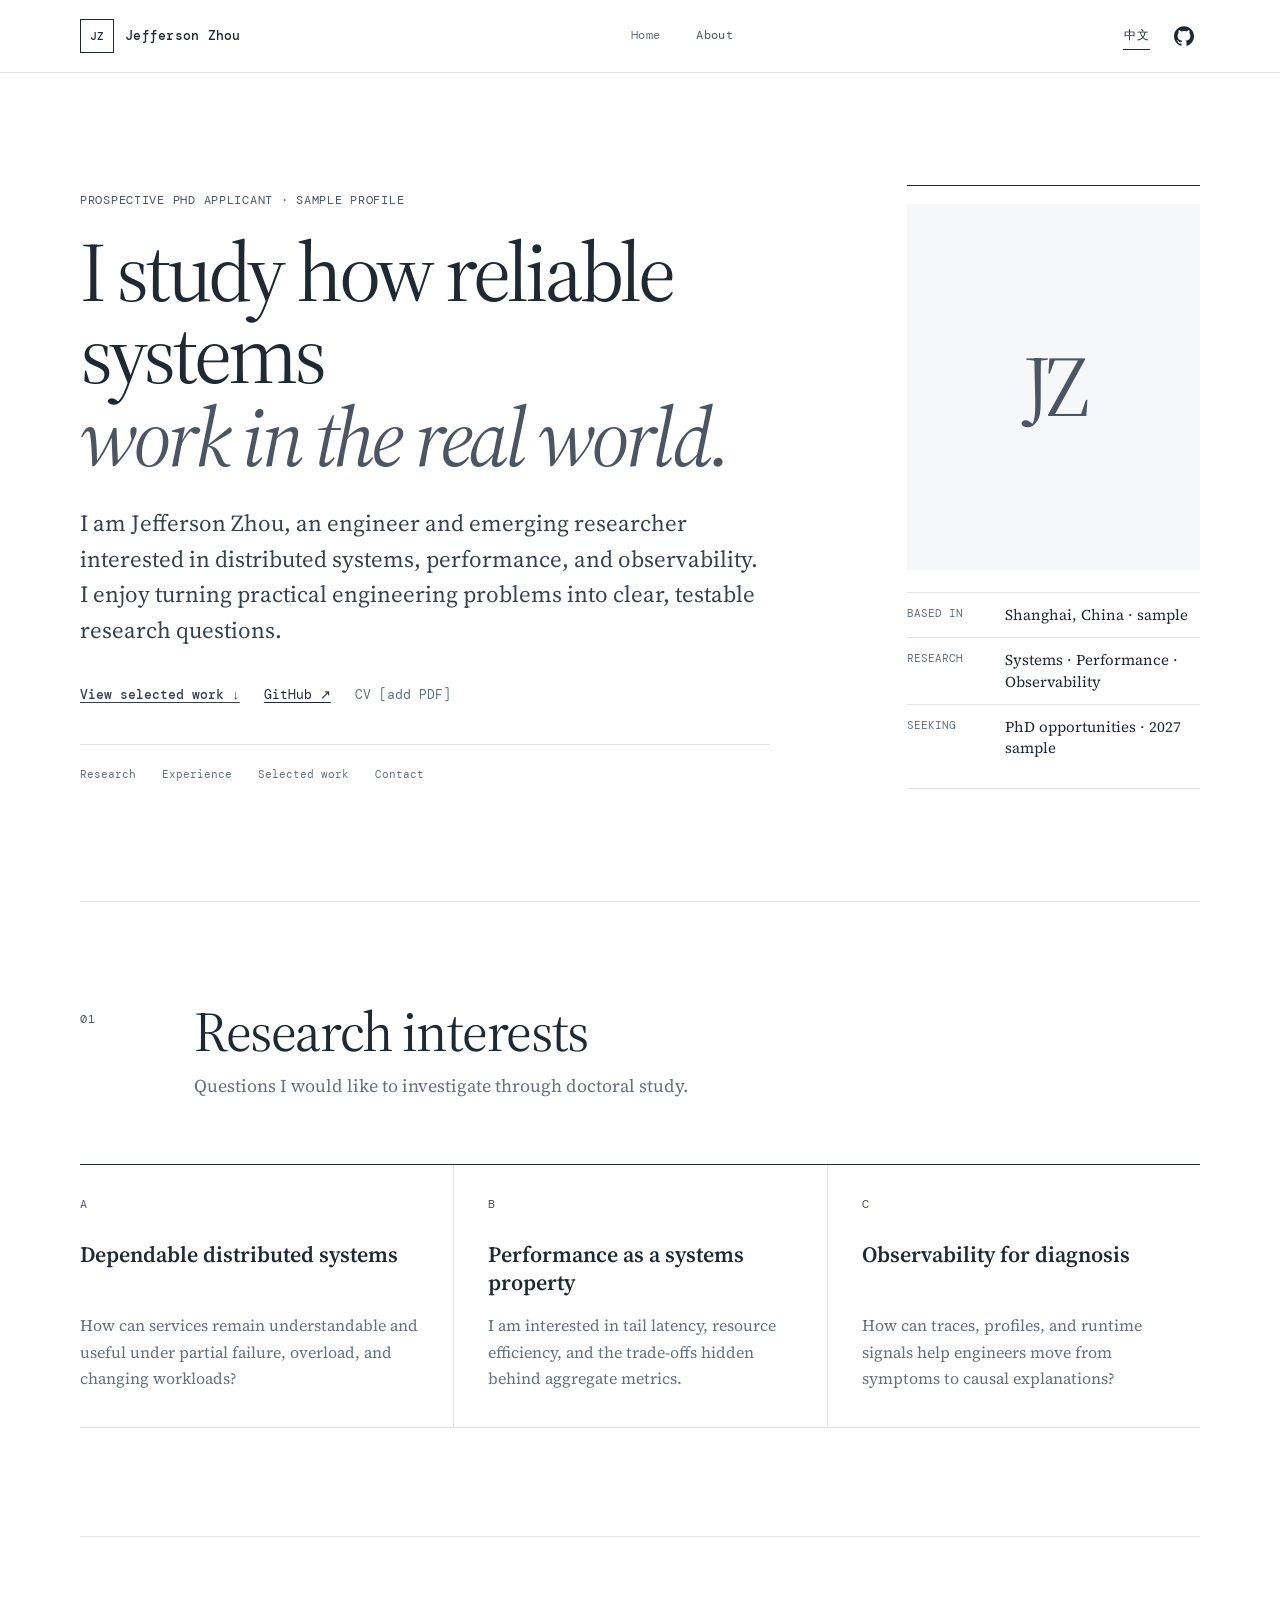
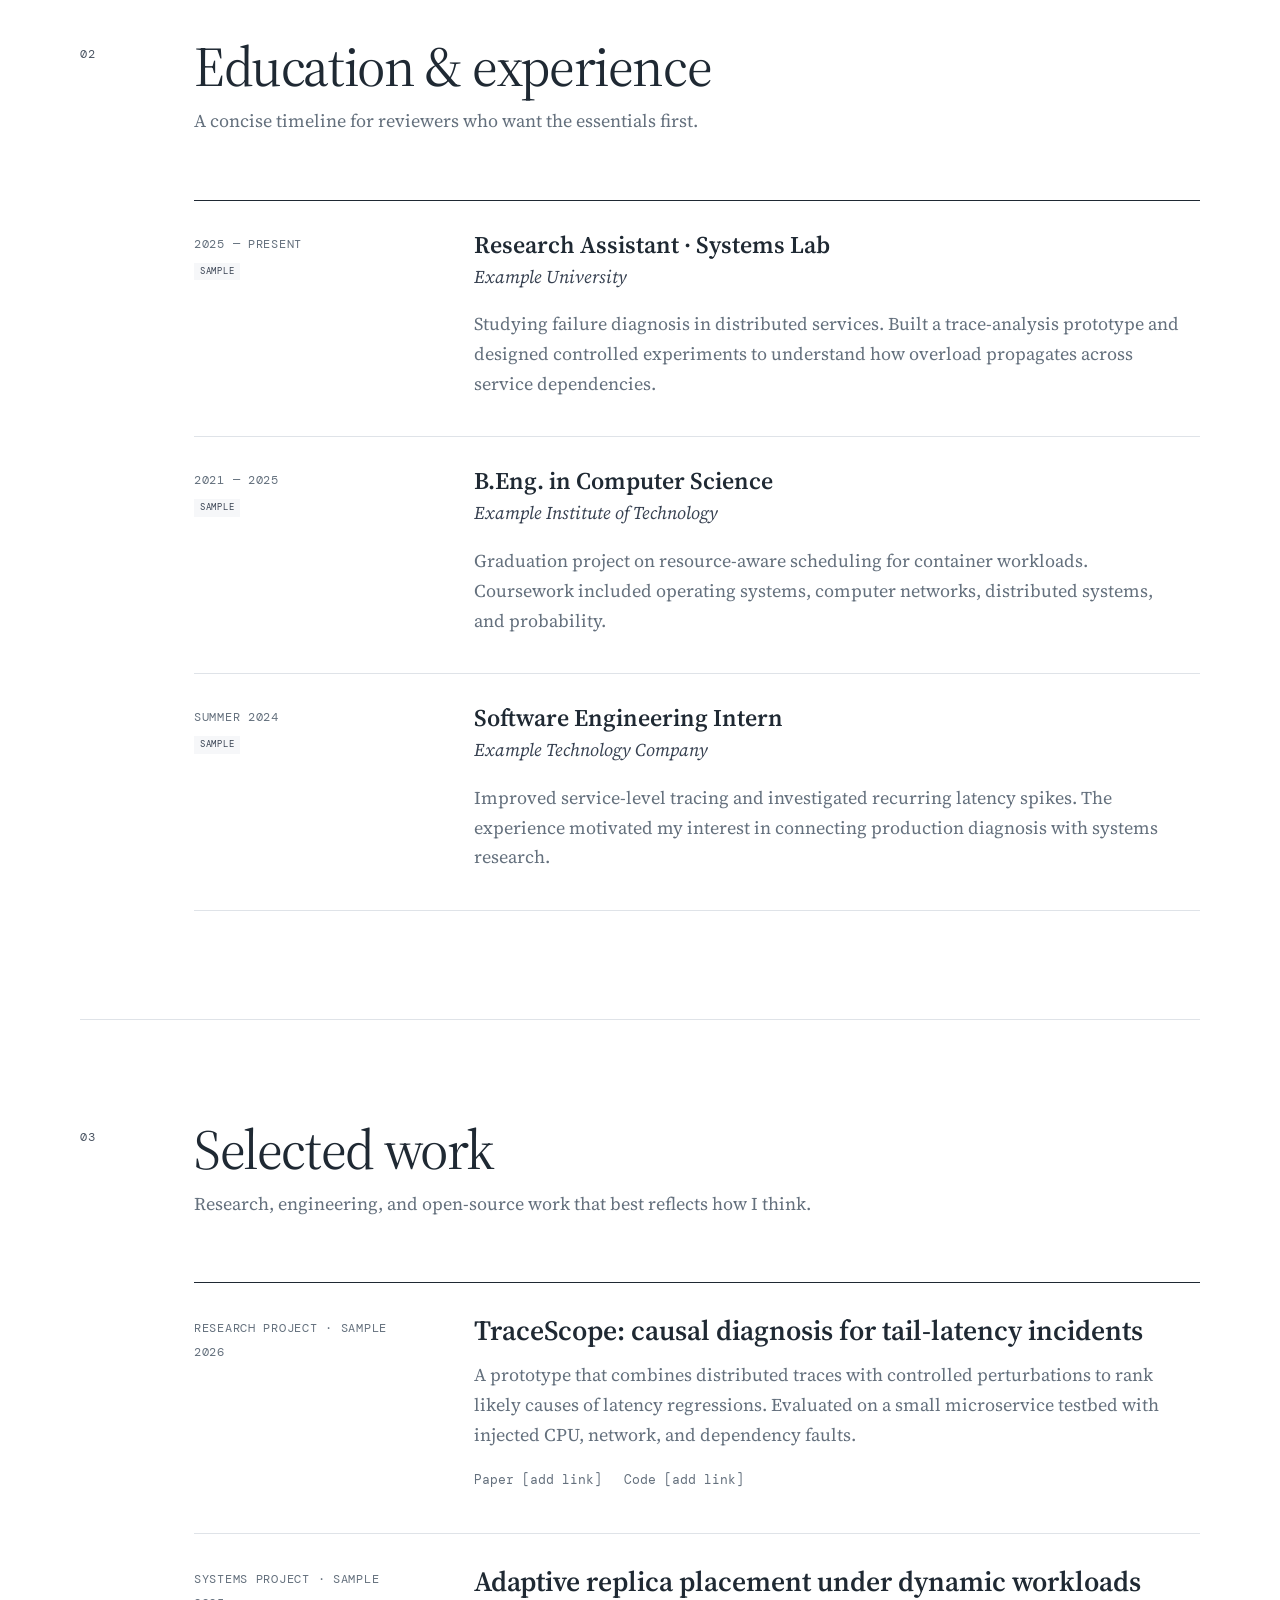
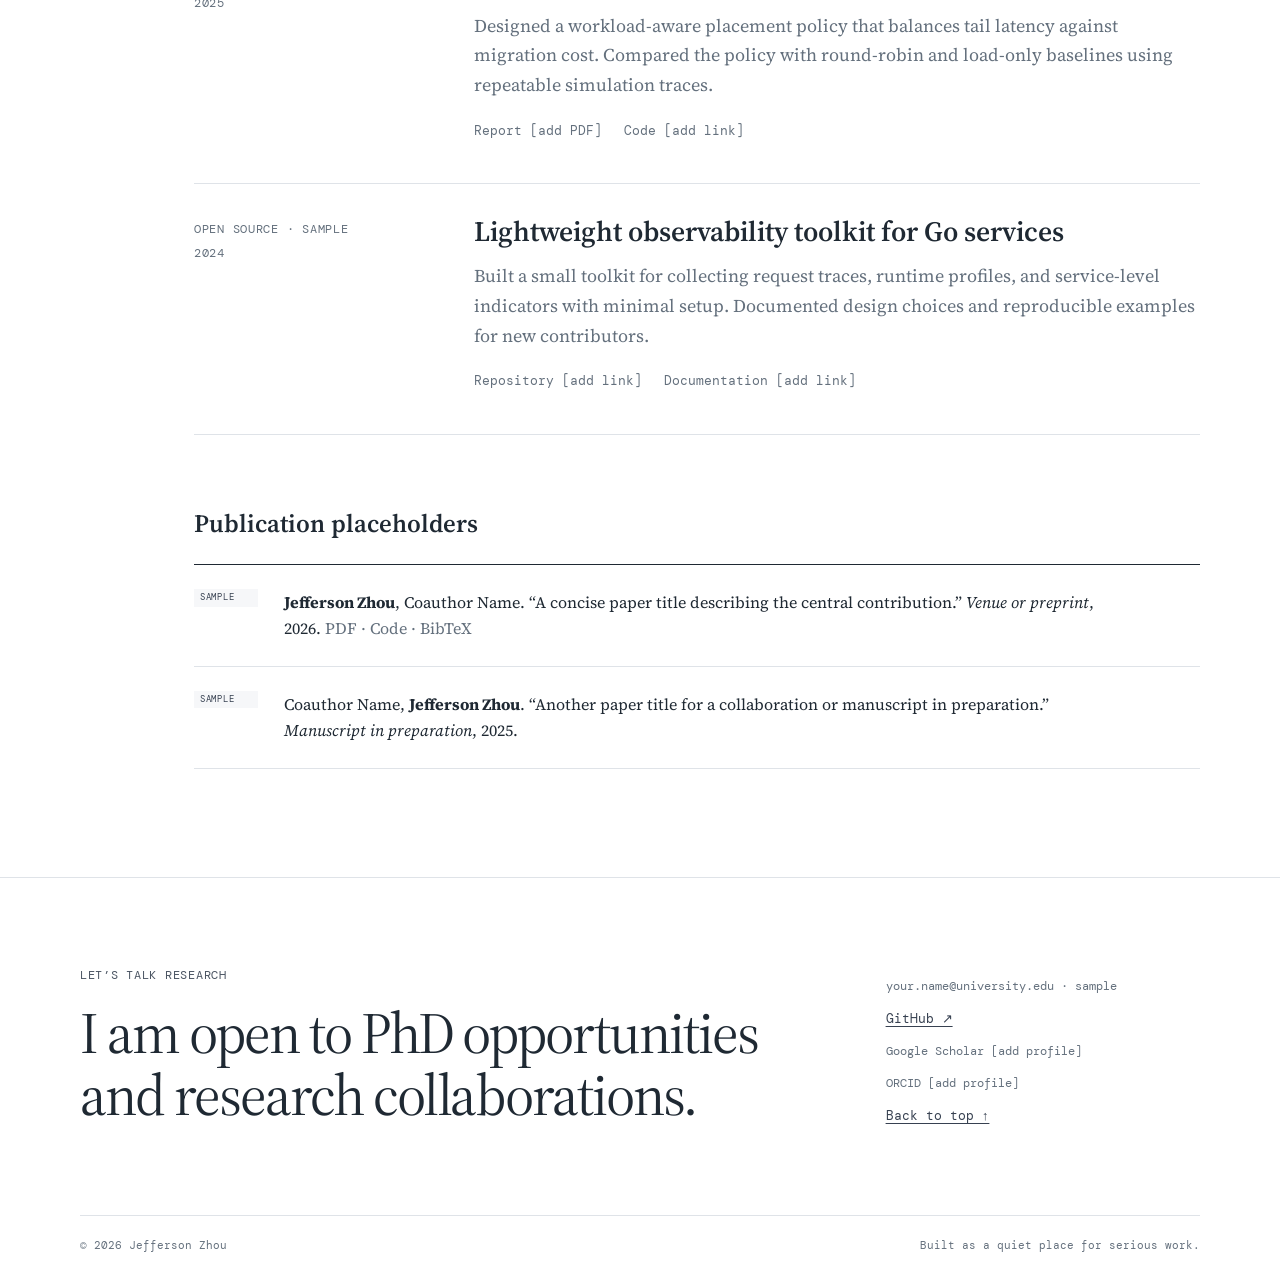
==== commit edc1c671: "Replace header GitHub text with accessible SVG icon" ====
--- a/about.html
+++ b/about.html
@@ -15,7 +15,7 @@
       href="https://fonts.googleapis.com/css2?family=DM+Mono:wght@400;500&amp;family=Source+Serif+4:opsz,wght@8..60,400;8..60,600&amp;display=swap"
       rel="stylesheet"
     />
-    <link rel="stylesheet" href="styles.css?v=20260927-3" />
+    <link rel="stylesheet" href="styles.css?v=20260927-4" />
     <script src="main.js?v=20260926-1" defer></script>
   </head>
   <body data-page="about">
@@ -39,7 +39,7 @@
 
         <div class="header-actions">
           <button class="language-toggle" type="button" aria-label="切换为中文">中文</button>
-          <a class="header-github" href="https://github.com/Jefferson-Zhou" target="_blank" rel="noopener noreferrer" aria-label="Jefferson Zhou on GitHub">GitHub</a>
+          <a class="header-github" href="https://github.com/Jefferson-Zhou" target="_blank" rel="noopener noreferrer" aria-label="Jefferson Zhou on GitHub" title="GitHub"><svg viewBox="0 0 24 24" fill="currentColor" aria-hidden="true" focusable="false"><path d="M12 .297C5.37.297 0 5.67 0 12.297c0 5.303 3.438 9.8 8.205 11.385.6.113.82-.258.82-.577 0-.285-.01-1.04-.015-2.04-3.338.724-4.043-1.61-4.043-1.61-.546-1.387-1.333-1.756-1.333-1.756-1.087-.744.084-.729.084-.729 1.205.084 1.838 1.236 1.838 1.236 1.07 1.835 2.809 1.305 3.495.998.108-.776.418-1.305.762-1.605-2.665-.304-5.467-1.334-5.467-5.93 0-1.31.469-2.381 1.236-3.221-.124-.303-.536-1.524.117-3.176 0 0 1.008-.322 3.301 1.23a11.52 11.52 0 0 1 3.003-.404c1.02.005 2.047.138 3.006.404 2.291-1.552 3.297-1.23 3.297-1.23.655 1.652.243 2.873.12 3.176.77.84 1.235 1.911 1.235 3.221 0 4.609-2.807 5.624-5.479 5.921.43.372.823 1.102.823 2.222 0 1.606-.015 2.898-.015 3.293 0 .322.216.694.825.576C20.565 22.092 24 17.592 24 12.297 24 5.67 18.627.297 12 .297Z" /></svg></a>
         </div>
       </div>
     </header>
--- a/styles.css
+++ b/styles.css
@@ -94,20 +94,31 @@
 }
 
 .header-github {
-  padding: 5px 1px;
-  border-bottom: 1px solid var(--ink);
+  display: inline-flex;
+  align-items: center;
+  justify-content: center;
+  width: 32px;
+  height: 32px;
+  border-radius: 4px;
   color: var(--ink);
-  font-family: var(--mono);
-  font-size: 12px;
-  letter-spacing: 0.03em;
   text-decoration: none;
-  transition: color 160ms ease, border-color 160ms ease;
+  transition: color 160ms ease;
+}
+
+.header-github svg {
+  display: block;
+  width: 20px;
+  height: 20px;
 }
 
 .header-github:hover,
 .header-github:focus-visible {
-  border-color: var(--accent-hover);
   color: var(--accent-hover);
+}
+
+.header-github:focus-visible {
+  outline: 2px solid var(--accent-hover);
+  outline-offset: 3px;
 }
 
 .wordmark {
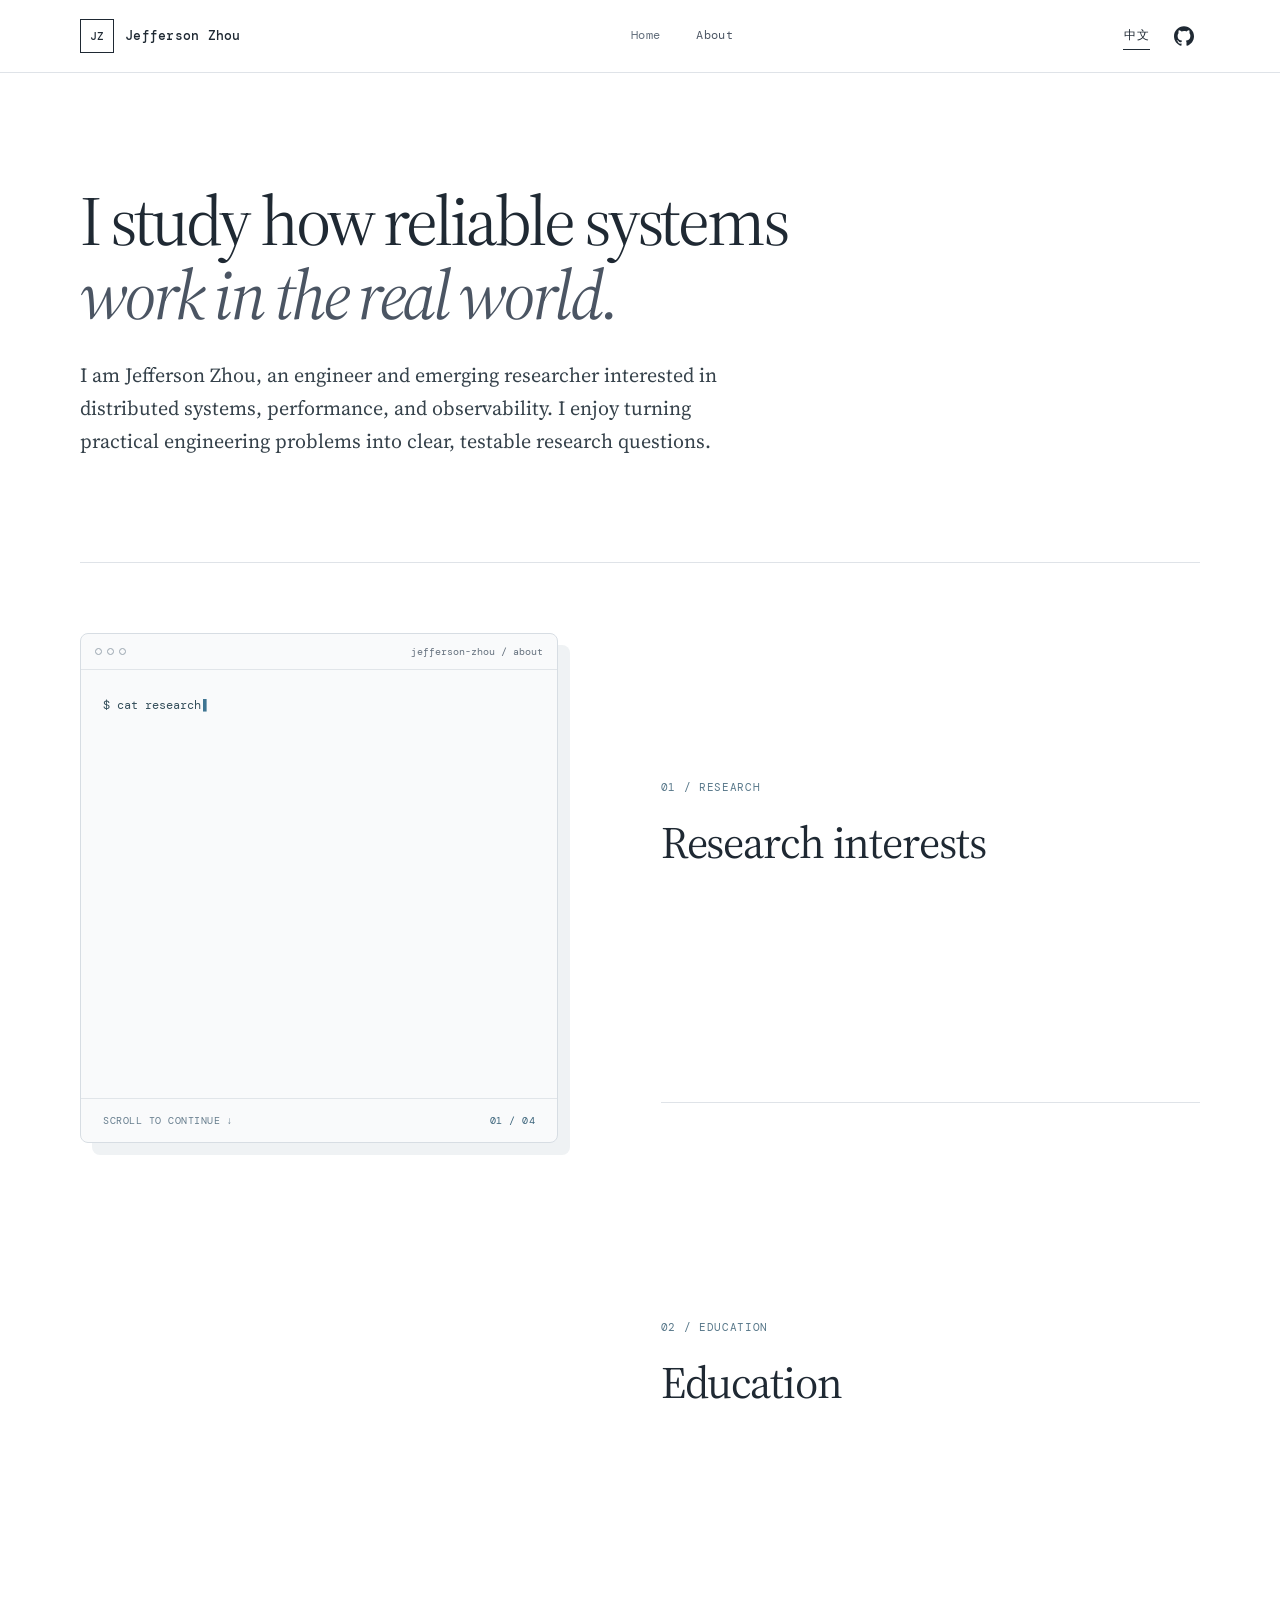
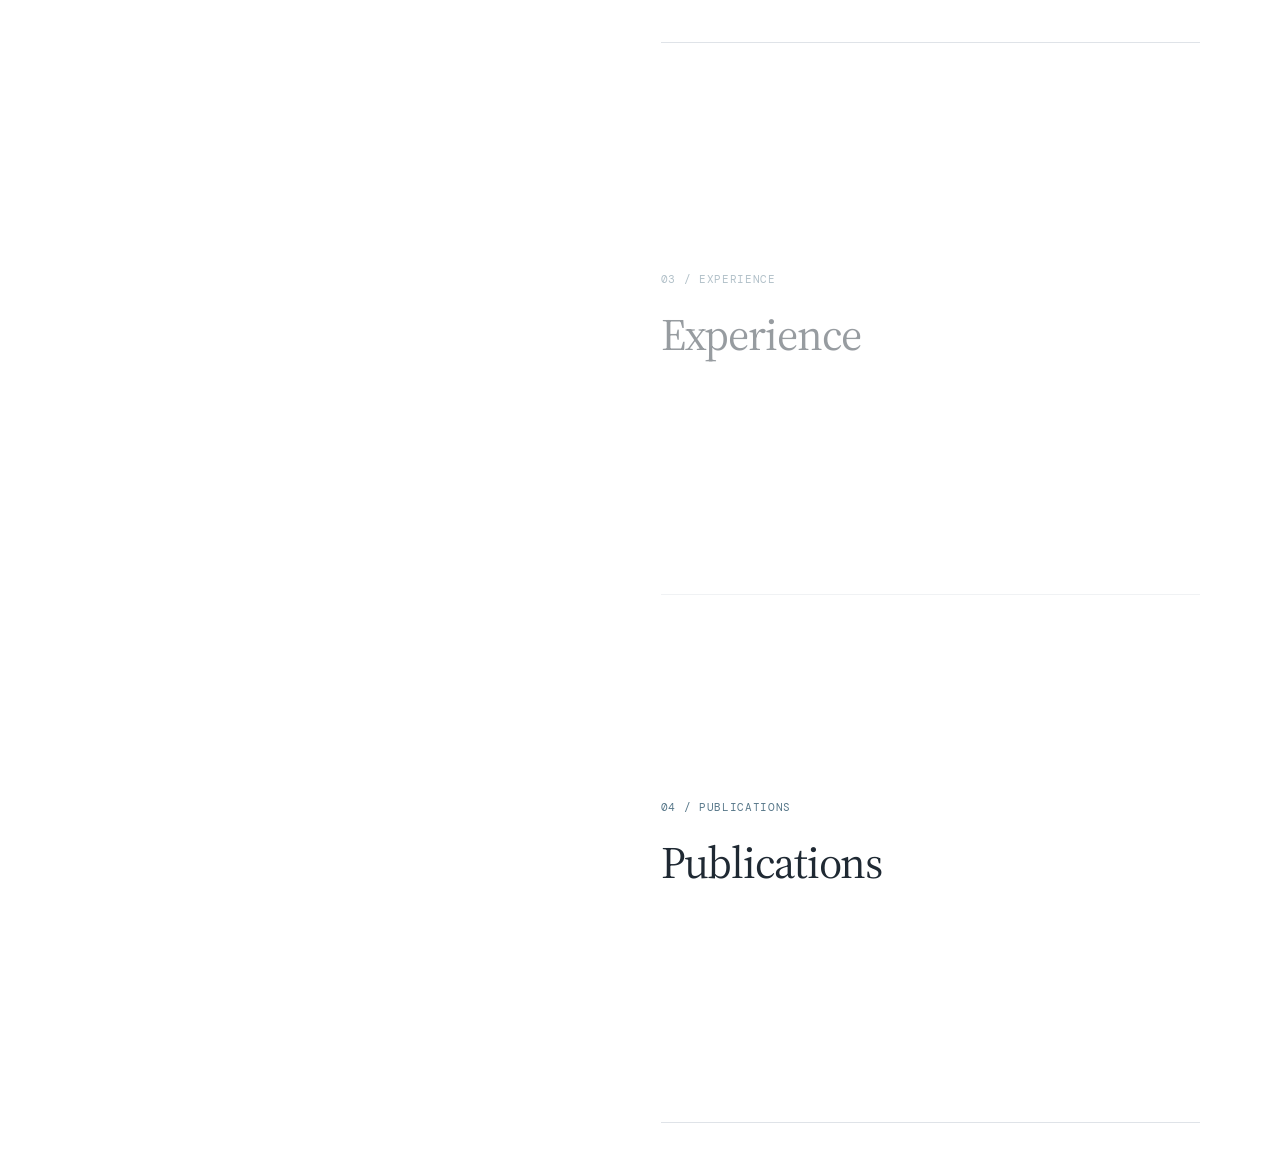
==== commit b829b455: "Fix truncated About GitHub SVG path and publish site updates" ====
--- a/about.html
+++ b/about.html
@@ -3,20 +3,14 @@
   <head>
     <meta charset="utf-8" />
     <meta name="viewport" content="width=device-width, initial-scale=1" />
-    <meta
-      name="description"
-      content="About Jefferson Zhou — research interests, education, experience, and selected work."
-    />
+    <meta name="description" content="About Jefferson Zhou — research interests, education, experience, and publications." />
     <meta name="theme-color" content="#ffffff" />
     <title>About — Jefferson Zhou</title>
     <link rel="preconnect" href="https://fonts.googleapis.com" />
     <link rel="preconnect" href="https://fonts.gstatic.com" crossorigin />
-    <link
-      href="https://fonts.googleapis.com/css2?family=DM+Mono:wght@400;500&amp;family=Source+Serif+4:opsz,wght@8..60,400;8..60,600&amp;display=swap"
-      rel="stylesheet"
-    />
-    <link rel="stylesheet" href="styles.css?v=20260927-4" />
-    <script src="main.js?v=20260926-1" defer></script>
+    <link href="https://fonts.googleapis.com/css2?family=DM+Mono:wght@400;500&amp;family=Source+Serif+4:opsz,wght@8..60,400;8..60,600&amp;display=swap" rel="stylesheet" />
+    <link rel="stylesheet" href="styles.css?v=20260929-4" />
+    <script src="main.js?v=20260929-4" defer></script>
   </head>
   <body data-page="about">
     <a class="skip-link" href="#main">Skip to content</a>
@@ -27,16 +21,11 @@
           <span class="wordmark-mark" aria-hidden="true">JZ</span>
           <span>Jefferson Zhou</span>
         </a>
-
-        <button class="menu-toggle" type="button" aria-expanded="false" aria-controls="site-nav" data-en="Menu" data-zh="菜单">
-          Menu
-        </button>
-
+        <button class="menu-toggle" type="button" aria-expanded="false" aria-controls="site-nav" data-en="Menu" data-zh="菜单">Menu</button>
         <nav id="site-nav" class="site-nav" aria-label="Primary navigation">
           <a href="index.html" data-en="Home" data-zh="首页">Home</a>
           <a href="about.html" aria-current="page" data-en="About" data-zh="关于">About</a>
         </nav>
-
         <div class="header-actions">
           <button class="language-toggle" type="button" aria-label="切换为中文">中文</button>
           <a class="header-github" href="https://github.com/Jefferson-Zhou" target="_blank" rel="noopener noreferrer" aria-label="Jefferson Zhou on GitHub" title="GitHub"><svg viewBox="0 0 24 24" fill="currentColor" aria-hidden="true" focusable="false"><path d="M12 .297C5.37.297 0 5.67 0 12.297c0 5.303 3.438 9.8 8.205 11.385.6.113.82-.258.82-.577 0-.285-.01-1.04-.015-2.04-3.338.724-4.043-1.61-4.043-1.61-.546-1.387-1.333-1.756-1.333-1.756-1.087-.744.084-.729.084-.729 1.205.084 1.838 1.236 1.838 1.236 1.07 1.835 2.809 1.305 3.495.998.108-.776.418-1.305.762-1.605-2.665-.304-5.467-1.334-5.467-5.93 0-1.31.469-2.381 1.236-3.221-.124-.303-.536-1.524.117-3.176 0 0 1.008-.322 3.301 1.23a11.52 11.52 0 0 1 3.003-.404c1.02.005 2.047.138 3.006.404 2.291-1.552 3.297-1.23 3.297-1.23.655 1.652.243 2.873.12 3.176.77.84 1.235 1.911 1.235 3.221 0 4.609-2.807 5.624-5.479 5.921.43.372.823 1.102.823 2.222 0 1.606-.015 2.898-.015 3.293 0 .322.216.694.825.576C20.565 22.092 24 17.592 24 12.297 24 5.67 18.627.297 12 .297Z" /></svg></a>
@@ -47,321 +36,53 @@
     <main id="main">
       <section id="top" class="hero shell" aria-labelledby="hero-title">
         <div class="hero-copy">
-          <p class="eyebrow" data-en="Prospective PhD applicant · Sample profile" data-zh="博士申请主页 · 示例内容">
-            Prospective PhD applicant · Sample profile
-          </p>
           <h1 id="hero-title">
             <span data-en="I study how reliable systems" data-zh="我关注如何让复杂系统">I study how reliable systems</span>
             <em data-en="work in the real world." data-zh="在真实世界中可靠运行。">work in the real world.</em>
           </h1>
-          <p
-            class="hero-summary"
-            data-en="I am Jefferson Zhou, an engineer and emerging researcher interested in distributed systems, performance, and observability. I enjoy turning practical engineering problems into clear, testable research questions."
-            data-zh="我是 Jefferson Zhou，一名工程师与研究新人，关注分布式系统、性能和可观测性。我希望把真实的工程问题转化为清晰、可验证的研究问题。"
-          >
-            I am Jefferson Zhou, an engineer and emerging researcher interested in distributed systems,
-            performance, and observability. I enjoy turning practical engineering problems into clear,
-            testable research questions.
+          <p class="hero-summary"
+             data-en="I am Jefferson Zhou, an engineer and emerging researcher interested in distributed systems, performance, and observability. I enjoy turning practical engineering problems into clear, testable research questions."
+             data-zh="我是 Jefferson Zhou，一名工程师与研究新人，关注分布式系统、性能和可观测性。我希望把真实的工程问题转化为清晰、可验证的研究问题。">
+            I am Jefferson Zhou, an engineer and emerging researcher interested in distributed systems, performance, and observability. I enjoy turning practical engineering problems into clear, testable research questions.
           </p>
-
-          <div class="hero-actions">
-            <a class="text-link primary-link" href="#work" data-en="View selected work ↓" data-zh="查看代表工作 ↓">
-              View selected work ↓
-            </a>
-            <a class="text-link" href="https://github.com/Jefferson-Zhou" target="_blank" rel="noreferrer">
-              GitHub ↗
-            </a>
-            <span class="text-link muted-link" data-en="CV [add PDF]" data-zh="个人简历 [添加 PDF]">CV [add PDF]</span>
-          </div>
-
-          <nav class="about-subnav" aria-label="About page sections">
-            <a href="#research" data-en="Research" data-zh="研究方向">Research</a>
-            <a href="#experience" data-en="Experience" data-zh="经历">Experience</a>
-            <a href="#work" data-en="Selected work" data-zh="代表工作">Selected work</a>
-            <a href="#contact" data-en="Contact" data-zh="联系">Contact</a>
-          </nav>
-        </div>
-
-        <aside class="profile-card" aria-label="Profile summary">
-          <div class="portrait-placeholder" aria-label="Portrait placeholder">
-            <span>JZ</span>
-          </div>
-          <dl>
-            <div>
-              <dt data-en="Based in" data-zh="所在地">Based in</dt>
-              <dd data-en="Shanghai, China · sample" data-zh="中国上海 · 示例">Shanghai, China · sample</dd>
-            </div>
-            <div>
-              <dt data-en="Research" data-zh="研究兴趣">Research</dt>
-              <dd data-en="Systems · Performance · Observability" data-zh="系统 · 性能 · 可观测性">
-                Systems · Performance · Observability
-              </dd>
-            </div>
-            <div>
-              <dt data-en="Seeking" data-zh="申请目标">Seeking</dt>
-              <dd data-en="PhD opportunities · 2027 sample" data-zh="博士机会 · 2027 示例">PhD opportunities · 2027 sample</dd>
-            </div>
-          </dl>
-        </aside>
-      </section>
-
-      <section id="research" class="section shell" aria-labelledby="research-title">
-        <div class="section-heading">
-          <p class="section-number">01</p>
-          <div>
-            <h2 id="research-title" data-en="Research interests" data-zh="研究兴趣">Research interests</h2>
-            <p
-              data-en="Questions I would like to investigate through doctoral study."
-              data-zh="我希望在博士阶段进一步探索的问题。"
-            >
-              Questions I would like to investigate through doctoral study.
-            </p>
-          </div>
-        </div>
-
-        <div class="interest-grid">
-          <article class="interest-item">
-            <p class="item-index">A</p>
-            <h3 data-en="Dependable distributed systems" data-zh="可信赖的分布式系统">
-              Dependable distributed systems
-            </h3>
-            <p
-              data-en="How can services remain understandable and useful under partial failure, overload, and changing workloads?"
-              data-zh="服务如何在部分故障、过载与动态负载下仍然保持可解释、可用与可恢复？"
-            >
-              How can services remain understandable and useful under partial failure, overload, and changing
-              workloads?
-            </p>
-          </article>
-          <article class="interest-item">
-            <p class="item-index">B</p>
-            <h3 data-en="Performance as a systems property" data-zh="作为系统属性的性能">
-              Performance as a systems property
-            </h3>
-            <p
-              data-en="I am interested in tail latency, resource efficiency, and the trade-offs hidden behind aggregate metrics."
-              data-zh="我关注尾延迟、资源效率，以及汇总指标背后容易被忽略的系统权衡。"
-            >
-              I am interested in tail latency, resource efficiency, and the trade-offs hidden behind aggregate
-              metrics.
-            </p>
-          </article>
-          <article class="interest-item">
-            <p class="item-index">C</p>
-            <h3 data-en="Observability for diagnosis" data-zh="面向诊断的可观测性">Observability for diagnosis</h3>
-            <p
-              data-en="How can traces, profiles, and runtime signals help engineers move from symptoms to causal explanations?"
-              data-zh="如何利用追踪、性能剖析与运行时信号，帮助工程师从表面症状走向因果解释？"
-            >
-              How can traces, profiles, and runtime signals help engineers move from symptoms to causal
-              explanations?
-            </p>
-          </article>
         </div>
       </section>
 
-      <section id="experience" class="section shell" aria-labelledby="experience-title">
-        <div class="section-heading">
-          <p class="section-number">02</p>
-          <div>
-            <h2 id="experience-title" data-en="Education & experience" data-zh="教育与经历">
-              Education &amp; experience
-            </h2>
-            <p
-              data-en="A concise timeline for reviewers who want the essentials first."
-              data-zh="让导师可以快速了解核心经历的简洁时间线。"
-            >
-              A concise timeline for reviewers who want the essentials first.
-            </p>
+      <div id="terminal-story" class="about-story shell" aria-label="Scroll through profile sections">
+        <aside class="story-terminal profile-terminal" aria-label="Animated profile terminal">
+          <div class="terminal-bar"><span></span><span></span><span></span><small>jefferson-zhou / about</small></div>
+          <div class="terminal-screen"><pre class="terminal-output" aria-hidden="true">$ cat research.txt</pre></div>
+          <p class="terminal-announcement visually-hidden" aria-live="polite"></p>
+          <div class="terminal-foot">
+            <span class="terminal-hint" data-en="SCROLL TO CONTINUE ↓" data-zh="下滑继续 ↓">SCROLL TO CONTINUE ↓</span>
+            <a class="terminal-doi" href="https://doi.org/10.54254/2755-2721/2024.17913" target="_blank" rel="noopener noreferrer" data-en="OPEN DOI ↗" data-zh="打开 DOI ↗" hidden>OPEN DOI ↗</a>
+            <span class="terminal-step-count">01 / 04</span>
           </div>
-        </div>
+        </aside>
 
-        <!-- Replace all entries marked Sample with your verified experience. -->
-        <ol class="timeline">
-          <li>
-            <div class="timeline-meta">
-              <p class="timeline-date">2025 — Present</p>
-              <span class="sample-tag">Sample</span>
-            </div>
-            <div>
-              <h3 data-en="Research Assistant · Systems Lab" data-zh="研究助理 · 系统实验室">Research Assistant · Systems Lab</h3>
-              <p class="timeline-org" data-en="Example University" data-zh="示例大学">
-                Example University
-              </p>
-              <p
-                data-en="Studying failure diagnosis in distributed services. Built a trace-analysis prototype and designed controlled experiments to understand how overload propagates across service dependencies."
-                data-zh="研究分布式服务中的故障诊断问题。构建追踪分析原型，并通过可控实验理解过载如何沿服务依赖传播。"
-              >
-                Studying failure diagnosis in distributed services. Built a trace-analysis prototype and designed
-                controlled experiments to understand how overload propagates across service dependencies.
-              </p>
-            </div>
-          </li>
-          <li>
-            <div class="timeline-meta">
-              <p class="timeline-date">2021 — 2025</p>
-              <span class="sample-tag">Sample</span>
-            </div>
-            <div>
-              <h3 data-en="B.Eng. in Computer Science" data-zh="计算机科学与技术 工学学士">B.Eng. in Computer Science</h3>
-              <p class="timeline-org" data-en="Example Institute of Technology" data-zh="示例理工大学">
-                Example Institute of Technology
-              </p>
-              <p
-                data-en="Graduation project on resource-aware scheduling for container workloads. Coursework included operating systems, computer networks, distributed systems, and probability."
-                data-zh="毕业设计聚焦容器工作负载的资源感知调度。主要课程包括操作系统、计算机网络、分布式系统与概率论。"
-              >
-                Graduation project on resource-aware scheduling for container workloads. Coursework included
-                operating systems, computer networks, distributed systems, and probability.
-              </p>
-            </div>
-          </li>
-          <li>
-            <div class="timeline-meta">
-              <p class="timeline-date">Summer 2024</p>
-              <span class="sample-tag">Sample</span>
-            </div>
-            <div>
-              <h3 data-en="Software Engineering Intern" data-zh="软件工程实习生">Software Engineering Intern</h3>
-              <p class="timeline-org" data-en="Example Technology Company" data-zh="示例科技公司">
-                Example Technology Company
-              </p>
-              <p
-                data-en="Improved service-level tracing and investigated recurring latency spikes. The experience motivated my interest in connecting production diagnosis with systems research."
-                data-zh="改进服务级追踪并分析反复出现的延迟尖峰。这段经历促使我进一步思考如何连接生产诊断与系统研究。"
-              >
-                Improved service-level tracing and investigated recurring latency spikes. The experience motivated
-                my interest in connecting production diagnosis with systems research.
-              </p>
-            </div>
-          </li>
-        </ol>
-      </section>
-
-      <section id="work" class="section shell" aria-labelledby="work-title">
-        <div class="section-heading">
-          <p class="section-number">03</p>
-          <div>
-            <h2 id="work-title" data-en="Selected work" data-zh="代表工作">Selected work</h2>
-            <p
-              data-en="Research, engineering, and open-source work that best reflects how I think."
-              data-zh="最能体现我的研究思路、工程能力与开源实践的工作。"
-            >
-              Research, engineering, and open-source work that best reflects how I think.
-            </p>
-          </div>
-        </div>
-
-        <!-- Replace these sample summaries with 2–4 verified projects or publications. -->
-        <div class="work-list">
-          <article class="work-item">
-            <div class="work-meta">
-              <span data-en="Research project · Sample" data-zh="研究项目 · 示例">Research project · Sample</span>
-              <span>2026</span>
-            </div>
-            <div>
-              <h3 data-en="TraceScope: causal diagnosis for tail-latency incidents" data-zh="TraceScope：面向尾延迟事件的因果诊断">TraceScope: causal diagnosis for tail-latency incidents</h3>
-              <p
-                data-en="A prototype that combines distributed traces with controlled perturbations to rank likely causes of latency regressions. Evaluated on a small microservice testbed with injected CPU, network, and dependency faults."
-                data-zh="一个结合分布式追踪与可控扰动的原型，用于排序延迟退化的可能原因。在微服务测试平台上通过 CPU、网络与依赖故障注入进行评估。"
-              >
-                A prototype that combines distributed traces with controlled perturbations to rank likely causes
-                of latency regressions. Evaluated on a small microservice testbed with injected CPU, network, and
-                dependency faults.
-              </p>
-              <div class="work-links">
-                <span data-en="Paper [add link]" data-zh="论文 [添加链接]">Paper [add link]</span>
-                <span data-en="Code [add link]" data-zh="代码 [添加链接]">Code [add link]</span>
-              </div>
-            </div>
-          </article>
-          <article class="work-item">
-            <div class="work-meta">
-              <span data-en="Systems project · Sample" data-zh="系统项目 · 示例">Systems project · Sample</span>
-              <span>2025</span>
-            </div>
-            <div>
-              <h3 data-en="Adaptive replica placement under dynamic workloads" data-zh="动态负载下的自适应副本放置">
-                Adaptive replica placement under dynamic workloads
-              </h3>
-              <p
-                data-en="Designed a workload-aware placement policy that balances tail latency against migration cost. Compared the policy with round-robin and load-only baselines using repeatable simulation traces."
-                data-zh="设计一种兼顾尾延迟与迁移成本的负载感知放置策略，并使用可复现实验轨迹与轮询及仅负载基线进行比较。"
-              >
-                Designed a workload-aware placement policy that balances tail latency against migration cost.
-                Compared the policy with round-robin and load-only baselines using repeatable simulation traces.
-              </p>
-              <div class="work-links">
-                <span data-en="Report [add PDF]" data-zh="报告 [添加 PDF]">Report [add PDF]</span>
-                <span data-en="Code [add link]" data-zh="代码 [添加链接]">Code [add link]</span>
-              </div>
-            </div>
-          </article>
-          <article class="work-item">
-            <div class="work-meta">
-              <span data-en="Open source · Sample" data-zh="开源项目 · 示例">Open source · Sample</span>
-              <span>2024</span>
-            </div>
-            <div>
-              <h3 data-en="Lightweight observability toolkit for Go services" data-zh="面向 Go 服务的轻量级可观测性工具包">
-                Lightweight observability toolkit for Go services
-              </h3>
-              <p
-                data-en="Built a small toolkit for collecting request traces, runtime profiles, and service-level indicators with minimal setup. Documented design choices and reproducible examples for new contributors."
-                data-zh="构建一个低配置成本的工具包，用于收集请求追踪、运行时性能剖析与服务级指标，并为新贡献者编写可复现示例与设计说明。"
-              >
-                Built a small toolkit for collecting request traces, runtime profiles, and service-level indicators
-                with minimal setup. Documented design choices and reproducible examples for new contributors.
-              </p>
-              <div class="work-links">
-                <span data-en="Repository [add link]" data-zh="代码仓库 [添加链接]">Repository [add link]</span>
-                <span data-en="Documentation [add link]" data-zh="文档 [添加链接]">Documentation [add link]</span>
-              </div>
-            </div>
-          </article>
-        </div>
-
-        <div class="publications-block">
-          <h3 data-en="Publication placeholders" data-zh="论文占位示例">Publication placeholders</h3>
-          <ol class="publication-list">
-            <li>
-              <span class="sample-tag">Sample</span>
-              <p><strong>Jefferson Zhou</strong>, Coauthor Name. “A concise paper title describing the central contribution.” <em>Venue or preprint</em>, 2026. <span class="placeholder-link">PDF · Code · BibTeX</span></p>
-            </li>
-            <li>
-              <span class="sample-tag">Sample</span>
-              <p>Coauthor Name, <strong>Jefferson Zhou</strong>. “Another paper title for a collaboration or manuscript in preparation.” <em>Manuscript in preparation</em>, 2025.</p>
-            </li>
-          </ol>
-        </div>
-      </section>
-
-    </main>
-
-    <footer id="contact" class="site-footer">
-      <div class="shell footer-grid">
-        <div>
-          <p class="eyebrow" data-en="Let’s talk research" data-zh="欢迎交流研究">Let’s talk research</p>
-          <h2 data-en="I am open to PhD opportunities and research collaborations."
-              data-zh="我正在寻找博士机会，也欢迎研究合作。">
-            I am open to PhD opportunities and research collaborations.
-          </h2>
-        </div>
-        <div class="contact-links">
-          <!-- Add your preferred academic email before publishing. -->
-          <span class="placeholder-link">your.name@university.edu · sample</span>
-          <a href="https://github.com/Jefferson-Zhou" target="_blank" rel="noreferrer">GitHub ↗</a>
-          <span class="placeholder-link" data-en="Google Scholar [add profile]" data-zh="Google Scholar [添加主页]">Google Scholar [add profile]</span>
-          <span class="placeholder-link" data-en="ORCID [add profile]" data-zh="ORCID [添加主页]">ORCID [add profile]</span>
-          <a href="#top" data-en="Back to top ↑" data-zh="返回顶部 ↑">Back to top ↑</a>
+        <div class="story-steps">
+          <section id="research" class="story-step is-active" data-terminal-step="0" aria-labelledby="research-title">
+            <p class="story-step-index">01 / RESEARCH</p>
+            <h2 id="research-title" data-en="Research interests" data-zh="研究兴趣">Research interests</h2>
+            <div class="visually-hidden" data-en="Heterogeneous LLM inference; evidence-grounded knowledge systems; efficient reasoning models." data-zh="异构大模型推理；有证据支撑的知识系统；高效的推理模型。">Heterogeneous LLM inference; evidence-grounded knowledge systems; efficient reasoning models.</div>
+          </section>
+          <section id="education" class="story-step" data-terminal-step="1" aria-labelledby="education-title">
+            <p class="story-step-index">02 / EDUCATION</p>
+            <h2 id="education-title" data-en="Education" data-zh="教育">Education</h2>
+            <div class="visually-hidden" data-en="Fuzhou University and Maynooth University, September 2023 to June 2027." data-zh="福州大学与爱尔兰梅努斯大学，2023 年 9 月至 2027 年 6 月。">Fuzhou University and Maynooth University, September 2023 to June 2027.</div>
+          </section>
+          <section id="experience" class="story-step" data-terminal-step="2" aria-labelledby="experience-title">
+            <p class="story-step-index">03 / EXPERIENCE</p>
+            <h2 id="experience-title" data-en="Experience" data-zh="经历">Experience</h2>
+            <div class="visually-hidden" data-en="Shanghai Jiao Tong University, June 2025 to present; iFLYTEK, March to June 2026; Anfang Gaoke Dianci Safety Technology, July to September 2026." data-zh="上海交通大学，2025 年 6 月至今；科大讯飞，2026 年 3 月至 6 月；Anfang Gaoke Dianci Safety Technology，2026 年 7 月至 9 月。">Shanghai Jiao Tong University, June 2025 to present; iFLYTEK, March to June 2026; Anfang Gaoke Dianci Safety Technology, July to September 2026.</div>
+          </section>
+          <section id="publications" class="story-step" data-terminal-step="3" aria-labelledby="publications-title">
+            <p class="story-step-index">04 / PUBLICATIONS</p>
+            <h2 id="publications-title" data-en="Publications" data-zh="论文发表">Publications</h2>
+            <div class="visually-hidden">2024: Intelligent Agent and NPC Behavior Modeling: From Traditional Methods to AI Driven Interactive Game Design, Applied and Computational Engineering. 2026: REASONPRUNE: Interpreting and Preserving Reasoning Structures via Heterogeneity-Aware Global Pruning, revised manuscript submitted to IEEE Transactions on Cognitive Communications and Networking.</div>
+          </section>
         </div>
       </div>
-      <div class="shell footer-note">
-        <span>© <span id="year"></span> Jefferson Zhou</span>
-        <span data-en="Built as a quiet place for serious work." data-zh="一个安静记录认真工作的地方。">
-          Built as a quiet place for serious work.
-        </span>
-      </div>
-    </footer>
+    </main>
   </body>
 </html>
--- a/styles.css
+++ b/styles.css
@@ -11,6 +11,7 @@
   --serif: "Source Serif 4", Georgia, serif;
   --mono: "DM Mono", "SFMono-Regular", Consolas, monospace;
   --shell: min(1120px, calc(100vw - 48px));
+  --article-shell: min(1216px, calc(100vw - 64px));
 }
 
 * {
@@ -189,51 +190,44 @@
 
 /* Blog home */
 .home-intro {
-  min-height: 78vh;
   display: grid;
-  grid-template-columns: minmax(0, 1.5fr) minmax(260px, 0.5fr);
-  gap: clamp(64px, 10vw, 140px);
-  align-items: center;
-  padding-block: 112px;
+  grid-template-columns: minmax(0, 1.7fr) minmax(250px, 0.8fr);
+  gap: 80px;
+  align-items: end;
+  padding-block: 64px 52px;
   border-bottom: 1px solid var(--rule);
 }
 
 .home-intro h1 {
-  max-width: 850px;
-  margin: 20px 0 30px;
-  font-size: clamp(50px, 6.5vw, 84px);
+  margin: 12px 0 18px;
+  font-size: clamp(44px, 5vw, 64px);
   font-weight: 400;
-  line-height: 1;
-  letter-spacing: -0.045em;
-}
-
-.home-intro h1 span,
-.home-intro h1 em {
+  line-height: 1.1;
+  letter-spacing: -0.035em;
+  text-wrap: balance;
+}
+
+.home-deck {
+  max-width: 620px;
+  margin: 0;
+  color: #36424b;
+  font-family: var(--serif);
+  font-size: 17px;
+  line-height: 1.75;
+}
+
+.home-intro h1 > span {
   display: block;
 }
 
-.home-intro h1 em {
-  color: var(--accent);
-  font-weight: 400;
-}
-
-.home-deck {
-  max-width: 720px;
-  margin: 0;
-  color: #36424b;
-  font-size: clamp(19px, 2vw, 23px);
-  line-height: 1.55;
-}
-
 .home-note {
-  align-self: end;
-  margin-bottom: 24px;
-  padding: 24px 0 4px;
-  border-top: 1px solid var(--ink);
+  margin: 0;
+  padding-left: 28px;
+  border-left: 1px solid var(--rule);
 }
 
 .home-note-label {
-  margin: 0 0 16px;
+  margin: 0 0 10px;
   color: var(--accent);
   font-family: var(--mono);
   font-size: 11px;
@@ -242,9 +236,10 @@
 }
 
 .home-note > p:not(.home-note-label) {
-  margin: 0 0 18px;
-  color: var(--muted);
-  font-size: 16px;
+  margin: 0 0 12px;
+  color: var(--muted);
+  font-family: var(--serif);
+  font-size: 14px;
 }
 
 .home-note a {
@@ -253,31 +248,28 @@
 }
 
 .home-section {
-  padding-block: 104px;
+  padding-block: 44px 52px;
   border-bottom: 1px solid var(--rule);
 }
 
 .home-section-heading {
   display: grid;
   grid-template-columns: minmax(0, 1fr) auto;
-  gap: 48px;
+  gap: 28px;
   align-items: end;
-  margin-bottom: 46px;
+  margin-bottom: 24px;
 }
 
 .home-section-heading > div:first-child {
-  display: grid;
-  grid-template-columns: 56px minmax(0, 1fr);
-  gap: 18px;
-  align-items: baseline;
+  min-width: 0;
 }
 
 .home-section-heading h2 {
   margin: 0;
-  font-size: clamp(36px, 4.5vw, 54px);
+  font-size: 32px;
   font-weight: 400;
-  line-height: 1.08;
-  letter-spacing: -0.03em;
+  line-height: 1.2;
+  letter-spacing: -0.025em;
 }
 
 .home-section-heading > p {
@@ -289,16 +281,15 @@
 
 .featured-grid {
   display: grid;
-  grid-template-columns: minmax(0, 1.55fr) minmax(300px, 0.75fr);
-  border-top: 1px solid var(--ink);
-  border-bottom: 1px solid var(--rule);
+  grid-template-columns: minmax(0, 1.65fr) minmax(300px, 1fr);
+  column-gap: 40px;
 }
 
 .featured-post {
-  min-height: 270px;
   display: flex;
   flex-direction: column;
-  padding: 30px 0 28px 34px;
+  padding: 22px 0;
+  border-top: 1px solid var(--rule);
 }
 
 .featured-post[hidden] {
@@ -307,19 +298,94 @@
 
 .featured-post-main {
   grid-row: 1 / span 2;
-  min-height: 560px;
-  padding: 42px 52px 34px 0;
-  border-right: 1px solid var(--rule);
-}
-
-.featured-post + .featured-post:not(:last-child) {
-  border-bottom: 1px solid var(--rule);
+  padding: 0;
+  border: 0;
+}
+
+.featured-post:not(.featured-post-main) {
+  display: grid;
+  grid-template-columns: minmax(0, 1fr) 112px;
+  grid-template-areas: "label label" "title cover" "summary cover" "footer footer";
+  column-gap: 20px;
+}
+
+.featured-post:not(.featured-post-main) > .post-label-row { grid-area: label; }
+.featured-post:not(.featured-post-main) > h3 { grid-area: title; }
+.featured-post:not(.featured-post-main) > p { grid-area: summary; }
+.featured-post:not(.featured-post-main) > .post-footer { grid-area: footer; }
+
+.featured-thumbnail {
+  grid-area: cover;
+  align-self: start;
+  margin: 16px 0 12px;
+}
+
+.featured-thumbnail > a {
+  display: block;
+  overflow: hidden;
+  border-radius: 6px;
+}
+
+.featured-thumbnail img {
+  display: block;
+  width: 100%;
+  height: 112px;
+  object-fit: cover;
+  border-radius: 6px;
+  background: var(--paper-deep);
+  transition: transform 250ms ease;
+}
+
+.featured-thumbnail > a:hover img {
+  transform: scale(1.025);
+}
+
+.featured-cover,
+.article-header-cover {
+  min-width: 0;
+  margin: 0;
+}
+
+.featured-cover > a {
+  display: block;
+  overflow: hidden;
+  border-radius: 8px;
+}
+
+.featured-cover img,
+.article-header-cover img {
+  display: block;
+  width: 100%;
+  height: 280px;
+  object-fit: cover;
+  object-position: center 62%;
+  background: var(--paper-deep);
+  border-radius: 8px;
+}
+
+.featured-cover img {
+  transition: transform 250ms ease;
+}
+
+.featured-cover > a:hover img {
+  transform: scale(1.025);
+}
+
+.article-header-cover figcaption {
+  margin-top: 7px;
+  color: var(--muted);
+  font-family: var(--serif);
+  font-size: 10px;
+  text-align: right;
+}
+
+.featured-post-main .post-label-row {
+  margin-top: 20px;
 }
 
 .post-label-row,
 .post-footer,
-.blog-row-meta,
-.blog-row-time {
+.blog-row-meta {
   font-family: var(--mono);
   font-size: 10px;
   letter-spacing: 0.05em;
@@ -338,42 +404,41 @@
 }
 
 .featured-post h3 {
-  margin: 28px 0 16px;
-  font-size: 25px;
+  margin: 16px 0 12px;
+  font-size: 24px;
   font-weight: 600;
-  line-height: 1.18;
+  line-height: 1.25;
 }
 
 .featured-post h3 a,
-.blog-row h3 a {
+.blog-row h4 a {
   color: inherit;
   text-decoration-color: var(--rule);
 }
 
 .featured-post h3 a:hover,
-.blog-row h3 a:hover {
+.blog-row h4 a:hover {
   color: var(--accent-hover);
   text-decoration-color: var(--accent-hover);
 }
 
 .featured-post-main h3 {
-  max-width: 720px;
-  margin-top: auto;
-  font-size: clamp(38px, 4.6vw, 60px);
+  margin-top: 14px;
+  font-size: clamp(30px, 3vw, 38px);
   font-weight: 400;
-  letter-spacing: -0.035em;
+  letter-spacing: -0.025em;
   text-wrap: balance;
 }
 
 .featured-post > p {
-  max-width: 680px;
-  margin: 0;
-  color: var(--muted);
+  margin: 0;
+  color: var(--muted);
+  font-family: var(--serif);
   font-size: 15px;
 }
 
 .featured-post-main > p {
-  font-size: 18px;
+  font-size: 16px;
 }
 
 .post-footer {
@@ -381,7 +446,7 @@
   justify-content: space-between;
   gap: 24px;
   margin-top: auto;
-  padding-top: 26px;
+  padding-top: 20px;
   color: var(--muted);
 }
 
@@ -419,16 +484,45 @@
 }
 
 .blog-feed {
-  border-top: 1px solid var(--ink);
+  margin-top: 8px;
+}
+
+.blog-year-group {
+  display: grid;
+  grid-template-columns: 68px minmax(0, 1fr);
+  column-gap: 24px;
+  border-bottom: 1px solid var(--rule);
+}
+
+.blog-year-title {
+  grid-column: 1;
+  grid-row: 1;
+  align-self: start;
+  margin: 0;
+  padding: 28px 0;
+  color: var(--muted);
+  font-family: var(--mono);
+  font-size: 12px;
+  font-weight: 400;
+  line-height: 1.8;
+}
+
+.blog-year-group[hidden] {
+  display: none;
 }
 
 .blog-row {
+  grid-column: 2;
   display: grid;
-  grid-template-columns: 170px minmax(0, 1fr) 70px;
-  gap: 38px;
+  grid-template-columns: 240px minmax(0, 1fr);
+  gap: 28px;
   align-items: start;
-  padding: 30px 0 32px;
+  padding: 28px 0;
   border-bottom: 1px solid var(--rule);
+}
+
+.blog-row:last-child {
+  border-bottom: 0;
 }
 
 .blog-row[hidden] {
@@ -438,31 +532,28 @@
 .blog-row-meta {
   display: flex;
   flex-direction: column;
-  gap: 7px;
-  color: var(--muted);
-}
-
-.blog-row-meta span:last-child {
-  color: var(--accent-dark);
-}
-
-.blog-row h3 {
-  margin: -5px 0 7px;
-  font-size: 25px;
+  gap: 4px;
+  color: var(--muted);
+  line-height: 1.8;
+}
+
+.blog-row p {
+  margin: 7px 0 0;
+  color: var(--muted);
+  font-family: var(--serif);
+  font-size: 15px;
+  line-height: 1.65;
+}
+
+.blog-row h4 {
+  margin: -2px 0 0;
+  font-size: 21px;
   font-weight: 600;
-  line-height: 1.22;
-}
-
-.blog-row p {
-  max-width: 760px;
-  margin: 0;
-  color: var(--muted);
-  font-size: 15px;
-}
-
-.blog-row-time {
-  justify-self: end;
-  color: var(--muted);
+  line-height: 1.4;
+}
+
+.blog-row h4 a {
+  text-decoration: none;
 }
 
 /* Long-form article */
@@ -476,14 +567,27 @@
 }
 
 .article-header {
-  max-width: 960px;
-  padding-block: 88px 76px;
+  width: var(--article-shell);
+  display: grid;
+  grid-template-columns: minmax(0, 1.6fr) minmax(0, 1fr);
+  gap: 40px;
+  align-items: center;
+  padding-block: 52px 48px;
+}
+
+.article-header-copy {
+  min-width: 0;
+}
+
+.article-header-cover img {
+  height: 320px;
 }
 
 .article-breadcrumb {
   display: flex;
+  flex-wrap: wrap;
   gap: 10px;
-  margin-bottom: 62px;
+  margin-bottom: 24px;
   color: var(--muted);
   font-family: var(--mono);
   font-size: 11px;
@@ -492,48 +596,55 @@
 }
 
 .article-header h1 {
-  max-width: 920px;
-  margin: 18px 0 26px;
+  margin: 12px 0 20px;
   font-size: clamp(34px, 4vw, 48px);
   font-weight: 400;
-  line-height: 1.12;
-  letter-spacing: -0.04em;
+  line-height: 1.15;
+  letter-spacing: -0.025em;
+  text-wrap: balance;
 }
 
 .article-subtitle {
-  max-width: 800px;
-  margin: 0;
-  color: var(--muted);
-  font-size: clamp(20px, 2vw, 24px);
-  line-height: 1.55;
+  margin: 0;
+  color: var(--muted);
+  font-family: var(--serif);
+  font-size: 17px;
+  line-height: 1.7;
 }
 
 .article-meta {
   display: flex;
+  flex-wrap: wrap;
   align-items: center;
-  justify-content: space-between;
-  gap: 24px;
-  max-width: 800px;
+  gap: 8px 24px;
   margin: 22px 0 0;
   color: var(--muted);
   font-family: var(--mono);
   font-size: 11px;
   line-height: 1.5;
-  letter-spacing: 0.02em;
 }
 
 .article-content {
-  width: min(800px, calc(100vw - 48px));
+  width: min(720px, calc(100vw - 48px));
   margin: 0 auto;
-  padding: 88px 0 104px;
-  border-top: 1px solid var(--ink);
-  font-size: 20px;
-  line-height: 1.82;
+  padding: 48px 0 72px;
+  border-top: 1px solid var(--rule);
+  font-family: var(--serif);
+  font-size: 17px;
+  line-height: 1.85;
 }
 
 .article-content > p,
 .article-content section > p {
   margin: 0 0 1.35em;
+  text-align: justify;
+  text-align-last: start;
+  hyphens: auto;
+}
+
+html[lang^="zh"] .article-content p {
+  text-justify: inter-character;
+  hyphens: none;
 }
 
 .article-lead {
@@ -542,16 +653,8 @@
   line-height: inherit;
 }
 
-.article-lead::first-letter {
-  float: left;
-  margin: 0.16em 0.12em 0 0;
-  color: var(--accent);
-  font-size: 1.8em;
-  line-height: 0.72;
-}
-
 .article-content section {
-  margin-top: 84px;
+  margin-top: 56px;
 }
 
 .article-content h2,
@@ -560,23 +663,24 @@
 .article-content h5,
 .article-content h6 {
   scroll-margin-top: 100px;
+  font-family: var(--serif);
 }
 
 .article-content h2 {
   margin: 0 0 24px;
   padding-top: 18px;
   border-top: 1px solid var(--rule);
-  font-size: 30px;
-  font-weight: 400;
-  line-height: 1.2;
+  font-size: 28px;
+  font-weight: 600;
+  line-height: 1.3;
   letter-spacing: -0.025em;
 }
 
 .article-content h3 {
-  margin: 54px 0 18px;
-  font-size: 24px;
+  margin: 36px 0 16px;
+  font-size: 23px;
   font-weight: 600;
-  line-height: 1.25;
+  line-height: 1.3;
 }
 
 .article-content h4,
@@ -587,9 +691,9 @@
   line-height: 1.35;
 }
 
-.article-content h4 { font-size: 22px; }
-.article-content h5 { font-size: 21px; }
-.article-content h6 { font-size: 20px; }
+.article-content h4 { font-size: 21px; }
+.article-content h5 { font-size: 20px; }
+.article-content h6 { font-size: 19px; }
 
 .section-deck {
   margin: -14px 0 46px !important;
@@ -670,6 +774,35 @@
 .article-note p {
   margin: 0;
   font-size: 17px;
+}
+
+.article-note-anchor {
+  display: flow-root;
+}
+
+@media (min-width: 1280px) {
+  .article-note-anchor {
+    position: relative;
+    height: 0;
+  }
+
+  .article-note-anchor .article-note {
+    position: absolute;
+    top: var(--note-offset, 0px);
+    left: calc(100% + 40px);
+    /* Use the outer whitespace too, without shifting the centered body. */
+    width: clamp(208px, calc((100vw - 720px) / 2 - 72px), 280px);
+    margin: 0;
+    padding: 18px 20px;
+    border-left-width: 2px;
+    border-radius: 4px;
+    background: var(--paper-deep);
+  }
+
+  .article-note-anchor .article-note p {
+    font-size: 15px;
+    line-height: 1.8;
+  }
 }
 
 .article-content blockquote {
@@ -884,6 +1017,33 @@
   line-height: 1.5;
 }
 
+.interactive-figure {
+  margin: 40px 0;
+}
+
+.interactive-figure iframe {
+  display: block;
+  width: 100%;
+  max-width: 100%;
+  border: 1px solid var(--rule);
+  border-radius: 8px;
+  background: #fff;
+}
+
+.interactive-figure figcaption {
+  margin-top: 13px;
+  color: var(--muted);
+  font-family: var(--mono);
+  font-size: 10px;
+  line-height: 1.5;
+}
+
+@media (max-width: 760px) {
+  .interactive-figure iframe {
+    height: 1300px;
+  }
+}
+
 .article-table-wrap {
   width: 100%;
   margin: 32px 0;
@@ -945,10 +1105,11 @@
 }
 
 .article-pagination {
+  width: min(720px, calc(100% - 48px));
   display: grid;
   grid-template-columns: 1fr 1fr;
-  gap: 48px;
-  padding-block: 54px 92px;
+  gap: 40px;
+  padding-block: 32px 64px;
 }
 
 .article-pagination > * {
@@ -1115,29 +1276,23 @@
 @media (min-width: 1100px) {
   .article-reading-layout {
     display: grid;
-    grid-template-columns: 220px minmax(0, 1fr);
-    gap: 56px;
-    width: var(--shell);
+    /* Equal outer columns keep the reading column centered on the viewport. */
+    grid-template-columns: minmax(160px, 1fr) minmax(0, 720px) minmax(160px, 1fr);
+    gap: 40px;
+    width: var(--article-shell);
     margin-inline: auto;
   }
 
   .article-reading-layout .article-content {
     width: 100%;
     margin: 0;
-  }
-
-  body[data-page="article"] .article-header,
-  body[data-page="article"] .article-pagination {
-    width: calc(var(--shell) - 276px);
-    margin-left: calc((100vw - var(--shell)) / 2 + 276px);
-    margin-right: auto;
   }
 
   .article-reading-layout .outline-control {
     position: relative;
     inset: auto;
     z-index: 10;
-    padding-top: 88px;
+    padding-top: 48px;
   }
 
   .article-reading-layout .outline-toggle,
@@ -1178,13 +1333,13 @@
     margin-left: -1px;
     padding: 7px 8px 7px 14px;
     font-family: var(--serif);
-    font-size: 15px;
+    font-size: 13px;
     line-height: 1.4;
   }
 
   .article-reading-layout .outline-panel li.is-subsection a {
     padding-left: 28px;
-    font-size: 14px;
+    font-size: 12px;
   }
 
   .article-reading-layout .outline-panel li[data-depth="2"] a { padding-left: 40px; }
@@ -1582,6 +1737,331 @@
   font-size: 12px;
 }
 
+/* About page: restrained editorial layout with a scroll-aware systems cue. */
+body[data-page="about"] .hero {
+  display: block;
+  min-height: 0;
+  padding-block: 88px 104px;
+}
+
+body[data-page="about"] .hero-copy { max-width: 900px; }
+
+body[data-page="about"] .hero h1 {
+  font-size: clamp(48px, 5.8vw, 70px);
+  line-height: 1.06;
+}
+
+body[data-page="about"] .hero-summary {
+  font-size: clamp(17px, 1.7vw, 20px);
+  line-height: 1.65;
+}
+
+.profile-terminal {
+  padding: 0 22px;
+  border: 1px solid #d7dde3;
+  border-radius: 8px;
+  background: #f9fafb;
+  box-shadow: 12px 12px 0 #eff2f4;
+  color: #263746;
+  font-family: var(--mono);
+  font-size: 12px;
+  line-height: 1.9;
+}
+
+.terminal-bar {
+  display: flex;
+  align-items: center;
+  gap: 5px;
+  height: 36px;
+  margin: 0 -22px;
+  padding: 0 14px;
+  border-bottom: 1px solid #e1e5e9;
+}
+
+.terminal-bar > span {
+  width: 7px;
+  height: 7px;
+  border: 1px solid #9aa5af;
+  border-radius: 50%;
+}
+
+.terminal-bar small {
+  margin-left: auto;
+  color: var(--muted);
+  font-size: 10px;
+}
+
+.about-story {
+  display: grid;
+  grid-template-columns: minmax(0, 0.94fr) minmax(0, 1.06fr);
+  gap: clamp(56px, 8vw, 120px);
+  position: relative;
+  padding-bottom: 36px;
+  border-top: 1px solid var(--rule);
+}
+
+.story-terminal {
+  position: sticky;
+  z-index: 3;
+  top: 104px;
+  align-self: start;
+  display: flex;
+  flex-direction: column;
+  height: min(510px, calc(100vh - 140px));
+  min-height: 360px;
+  margin-top: 70px;
+  font-family: var(--mono);
+}
+
+.terminal-screen {
+  flex: 1;
+  min-height: 0;
+  padding: 24px 0;
+  overflow-y: auto;
+  scrollbar-width: none;
+}
+.terminal-screen::-webkit-scrollbar { display: none; }
+
+.story-terminal .terminal-output {
+  margin: 0;
+  padding: 0;
+  color: #354f5b;
+  font-family: var(--mono);
+  font-size: 12px;
+  font-weight: 400;
+  line-height: 1.9;
+  white-space: pre-wrap;
+  overflow-wrap: anywhere;
+}
+
+.story-terminal .terminal-output::after {
+  content: '▌';
+  margin-left: 2px;
+  color: #3e7592;
+  animation: terminal-blink 1s steps(1) infinite;
+}
+
+.terminal-foot {
+  display: flex;
+  justify-content: space-between;
+  gap: 14px;
+  margin: 0 -22px;
+  padding: 12px 22px;
+  border-top: 1px solid #e1e5e9;
+  color: #667d8d;
+  font-size: 10px;
+  letter-spacing: 0.05em;
+}
+
+.terminal-step-count { color: #3b637a; }
+.terminal-doi { color: #3b637a; text-decoration: underline; text-underline-offset: 3px; }
+.terminal-doi:hover, .terminal-doi:focus-visible { color: #7ba4b8; }
+.terminal-doi[hidden], .terminal-hint[hidden] { display: none; }
+
+.story-steps { border-top: 0; }
+
+.story-step {
+  display: flex;
+  flex-direction: column;
+  justify-content: center;
+  min-height: clamp(420px, 60vh, 560px);
+  padding: 76px 0;
+  border-bottom: 1px solid var(--rule);
+  opacity: 0.46;
+  transform: translateY(12px);
+  transition: opacity 500ms ease, transform 500ms ease;
+}
+
+.story-step.is-active { opacity: 1; transform: none; }
+.story-step-index { margin: 0 0 20px; color: #58788a; font-family: var(--mono); font-size: 11px; letter-spacing: 0.06em; }
+.story-step h2 { margin: 0 0 18px; font-size: clamp(30px, 3.5vw, 45px); font-weight: 400; line-height: 1.2; letter-spacing: -0.025em; }
+.story-step > p:not(.story-step-index) { margin: 0; max-width: 540px; color: var(--muted); font-size: 17px; line-height: 1.7; }
+.story-step .text-link { margin-top: 24px; align-self: flex-start; }
+
+.visually-hidden {
+  position: absolute;
+  width: 1px;
+  height: 1px;
+  overflow: hidden;
+  clip: rect(0, 0, 0, 0);
+  white-space: nowrap;
+}
+
+@keyframes terminal-blink { 50% { opacity: 0; } }
+
+.timeline-kind,
+.publication-year {
+  color: #48647a;
+  font-family: var(--mono);
+  font-size: 10px;
+  letter-spacing: 0.05em;
+  text-transform: uppercase;
+}
+
+.recognition-list {
+  margin: 0 0 0 114px;
+  padding: 0;
+  list-style: none;
+  border-top: 1px solid var(--ink);
+}
+
+.recognition-list li {
+  display: grid;
+  grid-template-columns: minmax(120px, 0.32fr) minmax(0, 1fr);
+  gap: 48px;
+  padding: 20px 0;
+  border-bottom: 1px solid var(--rule);
+}
+
+.recognition-list span { color: var(--muted); font-family: var(--mono); font-size: 11px; }
+.recognition-list p { margin: 0; }
+
+.about-scroll-cue {
+  position: fixed;
+  right: 20px;
+  top: 50%;
+  z-index: 12;
+  display: flex;
+  flex-direction: column;
+  align-items: center;
+  gap: 7px;
+  transform: translateY(-50%);
+  color: #5b7486;
+  font-family: var(--mono);
+  font-size: 9px;
+  letter-spacing: 0.08em;
+  pointer-events: none;
+}
+
+.about-scroll-cue-index { font-size: 12px; }
+.about-scroll-cue-label { writing-mode: vertical-rl; }
+.about-scroll-cue-track {
+  position: relative;
+  width: 1px;
+  height: 110px;
+  margin-top: 7px;
+  background: #dce3e8;
+}
+
+.about-scroll-cue-track span {
+  display: block;
+  width: 2px;
+  height: 100%;
+  background: #456e83;
+  transform: scaleY(var(--about-progress, 0));
+  transform-origin: top;
+}
+
+body.about-motion-ready .about-reveal {
+  opacity: 0.48;
+  filter: blur(3px);
+  transform: translateY(18px);
+  transition: opacity 680ms ease, filter 680ms ease, transform 680ms ease;
+}
+
+body.about-motion-ready .about-reveal.is-visible {
+  opacity: 1;
+  filter: none;
+  transform: none;
+}
+
+body[data-page="about"] .section.is-visible .section-number {
+  color: #3f6f87;
+}
+
+/* Chinese glyphs occupy more visual area than the English serif headings. */
+html[lang^="zh"] body[data-page="about"] .hero h1 { font-size: clamp(43px, 5vw, 62px); letter-spacing: -0.03em; }
+html[lang^="zh"] body[data-page="about"] .hero-summary { font-size: 17px; }
+html[lang^="zh"] .story-step h2 { font-size: clamp(28px, 3vw, 36px); }
+html[lang^="zh"] .story-step > p:not(.story-step-index) { font-size: 16px; }
+html[lang^="zh"] body[data-page="about"] .section-heading h2 { font-size: clamp(32px, 3.8vw, 43px); }
+html[lang^="zh"] body[data-page="about"] .interest-item h3 { font-size: 20px; }
+html[lang^="zh"] body[data-page="about"] .timeline h3 { font-size: 21px; }
+html[lang^="zh"] body[data-page="about"] .work-item h3 { font-size: 23px; }
+html[lang^="zh"] body[data-page="about"] .footer-grid h2 { font-size: clamp(31px, 3.8vw, 43px); }
+html[lang^="zh"] .home-intro h1 { font-size: clamp(40px, 4.4vw, 56px); }
+html[lang^="zh"] .article-header h1 { font-size: clamp(31px, 3.4vw, 43px); }
+html[lang^="zh"] .article-content { font-size: 16px; }
+html[lang^="zh"] .article-content h2 { font-size: 25px; }
+html[lang^="zh"] .article-content h3 { font-size: 21px; }
+html[lang^="zh"] .article-content h4 { font-size: 19px; }
+
+/* Citation is separate from the article's own reference list. */
+.article-content .article-citation {
+  margin-top: 70px;
+}
+
+.article-content .article-citation h2 {
+  margin-bottom: 12px;
+}
+
+.article-citation > p {
+  margin: 0 0 20px;
+  color: var(--muted);
+  text-align: left !important;
+}
+
+.article-content .article-citation blockquote {
+  margin: 0 0 24px;
+  padding: 15px 18px;
+  border-left: 3px solid #586f7e;
+  border-radius: 0 5px 5px 0;
+  background: #f6f8fa;
+  color: var(--ink);
+  font-size: 16px;
+  font-style: normal;
+  line-height: 1.7;
+  overflow-wrap: anywhere;
+}
+
+.article-citation blockquote a { font-family: var(--mono); font-size: 0.85em; }
+.article-citation-format { display: flex; justify-content: space-between; gap: 20px; align-items: baseline; margin-bottom: 10px; }
+.article-citation-format span { font-family: var(--mono); color: var(--muted); font-size: 11px; letter-spacing: 0.06em; text-transform: uppercase; }
+.article-citation-format button {
+  padding: 5px 0;
+  border: 0;
+  border-bottom: 1px solid #61798b;
+  background: transparent;
+  color: #3c6278;
+  font-family: var(--mono);
+  font-size: 11px;
+  cursor: pointer;
+}
+.article-citation-format button:hover,
+.article-citation-format button:focus-visible { color: #7897a9; border-bottom-color: #7897a9; }
+.article-content .article-citation pre {
+  margin: 0;
+  padding: 18px 20px;
+  border: 0;
+  border-radius: 7px;
+  background: #1e2229;
+  color: #dce3e7;
+  font-size: 12px;
+  line-height: 1.65;
+}
+.article-citation pre code { white-space: pre; }
+
+@media (max-width: 1240px) { .about-scroll-cue { display: none; } }
+
+@media (max-width: 920px) {
+  .about-story { display: block; }
+  .story-terminal { top: 88px; height: min(430px, calc(100vh - 140px)); min-height: 0; max-width: 600px; margin-top: 28px; }
+  .story-step { min-height: 55vh; padding: 55px 0; }
+  .recognition-list { margin-left: 114px; }
+}
+
+@media (max-width: 640px) {
+  body[data-page="about"] .hero { padding-block: 54px 68px; }
+  .story-terminal { top: 72px; height: clamp(320px, 46vh, 390px); }
+  .terminal-screen { padding: 16px 0; }
+  .story-terminal .terminal-output { font-size: 11px; line-height: 1.6; }
+  .story-step { min-height: 46vh; }
+  .recognition-list { margin-left: 0; }
+  .recognition-list li { grid-template-columns: 1fr; gap: 6px; }
+  html[lang^="zh"] body[data-page="about"] .hero h1 { font-size: clamp(39px, 9vw, 48px); }
+  html[lang^="zh"] .article-header h1 { font-size: 31px; }
+}
+
 .footer-note {
   display: flex;
   justify-content: space-between;
@@ -1595,6 +2075,19 @@
 }
 
 @media (max-width: 920px) {
+  .article-header {
+    grid-template-columns: minmax(0, 1.4fr) minmax(0, 1fr);
+    gap: 28px;
+  }
+
+  .article-header h1 {
+    font-size: 34px;
+  }
+
+  .article-header-cover img {
+    height: 280px;
+  }
+
   .header-inner {
     grid-template-columns: auto 1fr auto;
   }
@@ -1670,13 +2163,15 @@
   .home-intro {
     min-height: 0;
     grid-template-columns: 1fr;
-    gap: 64px;
-    padding-block: 90px;
+    gap: 24px;
+    padding-block: 44px;
   }
 
   .home-note {
     max-width: 620px;
     margin-bottom: 0;
+    padding-left: 0;
+    border-left: 0;
   }
 
   .featured-grid {
@@ -1696,7 +2191,7 @@
   }
 
   .featured-post-main h3 {
-    margin-top: 60px;
+    margin-top: 14px;
   }
 
   .home-section-heading-filter {
@@ -1708,7 +2203,7 @@
   }
 
   .blog-row {
-    grid-template-columns: 130px minmax(0, 1fr) 55px;
+    grid-template-columns: 180px minmax(0, 1fr);
     gap: 24px;
   }
 
@@ -1730,6 +2225,15 @@
 }
 
 @media (max-width: 640px) {
+  .featured-post:not(.featured-post-main) {
+    grid-template-columns: minmax(0, 1fr) 96px;
+    column-gap: 16px;
+  }
+
+  .featured-thumbnail img {
+    height: 96px;
+  }
+
   :root {
     --shell: min(100% - 32px, 1120px);
   }
@@ -1801,15 +2305,15 @@
   }
 
   .home-intro {
-    padding-block: 68px 76px;
+    padding-block: 36px;
   }
 
   .home-intro h1 {
-    font-size: clamp(44px, 13vw, 62px);
+    font-size: clamp(38px, 10vw, 48px);
   }
 
   .home-section {
-    padding-block: 76px;
+    padding-block: 32px 40px;
   }
 
   .home-section-heading {
@@ -1817,29 +2321,40 @@
     gap: 22px;
   }
 
-  .home-section-heading > div:first-child {
-    grid-template-columns: 40px minmax(0, 1fr);
-  }
-
   .featured-post-main h3 {
-    margin-top: 44px;
+    margin-top: 14px;
+  }
+
+  .blog-year-group {
+    grid-template-columns: 1fr;
+  }
+
+  .blog-year-title {
+    grid-row: auto;
+    padding: 24px 0 0;
   }
 
   .blog-row {
+    grid-column: 1;
     grid-template-columns: 1fr;
-    gap: 14px;
-  }
-
-  .blog-row-time {
-    justify-self: start;
+    gap: 10px;
+    padding: 20px 0;
   }
 
   .article-header {
-    padding-block: 62px 54px;
+    width: calc(100% - 32px);
+    grid-template-columns: 1fr;
+    gap: 24px;
+    padding-block: 32px;
+  }
+
+  .article-header-cover img,
+  .featured-cover img {
+    height: 200px;
   }
 
   .article-breadcrumb {
-    margin-bottom: 42px;
+    margin-bottom: 20px;
   }
 
   .article-header h1 {
@@ -1853,17 +2368,17 @@
   }
 
   .article-content {
-    width: min(100% - 32px, 800px);
-    padding-block: 66px 82px;
-    font-size: 18px;
+    width: min(100% - 40px, 720px);
+    padding-block: 32px 56px;
+    font-size: 16px;
   }
 
   .article-content section {
-    margin-top: 68px;
+    margin-top: 44px;
   }
 
   .article-content h2 {
-    font-size: 27px;
+    font-size: 25px;
   }
 
   .article-content h3 {
@@ -1906,6 +2421,16 @@
 }
 
 @media print {
+  .article-note-anchor {
+    height: auto;
+  }
+
+  .article-note-anchor .article-note {
+    position: static;
+    width: auto;
+    margin: 24px 0;
+  }
+
   .article-reading-layout {
     display: block;
     width: 100%;
@@ -1914,12 +2439,14 @@
   body[data-page="article"] .article-header {
     width: 100%;
     margin-inline: 0;
+    grid-template-columns: 1fr;
   }
 
   .site-header,
   .outline-control,
   #reading-progress,
   .article-pagination,
+  .article-header-cover,
   .article-site-footer {
     display: none !important;
   }
@@ -1933,4 +2460,13 @@
   html {
     scroll-behavior: auto;
   }
-}
+
+  .story-terminal .terminal-output::after { animation: none; }
+  .story-step { opacity: 1; transform: none; transition: none; }
+  body.about-motion-ready .about-reveal {
+    opacity: 1;
+    filter: none;
+    transform: none;
+    transition: none;
+  }
+}
